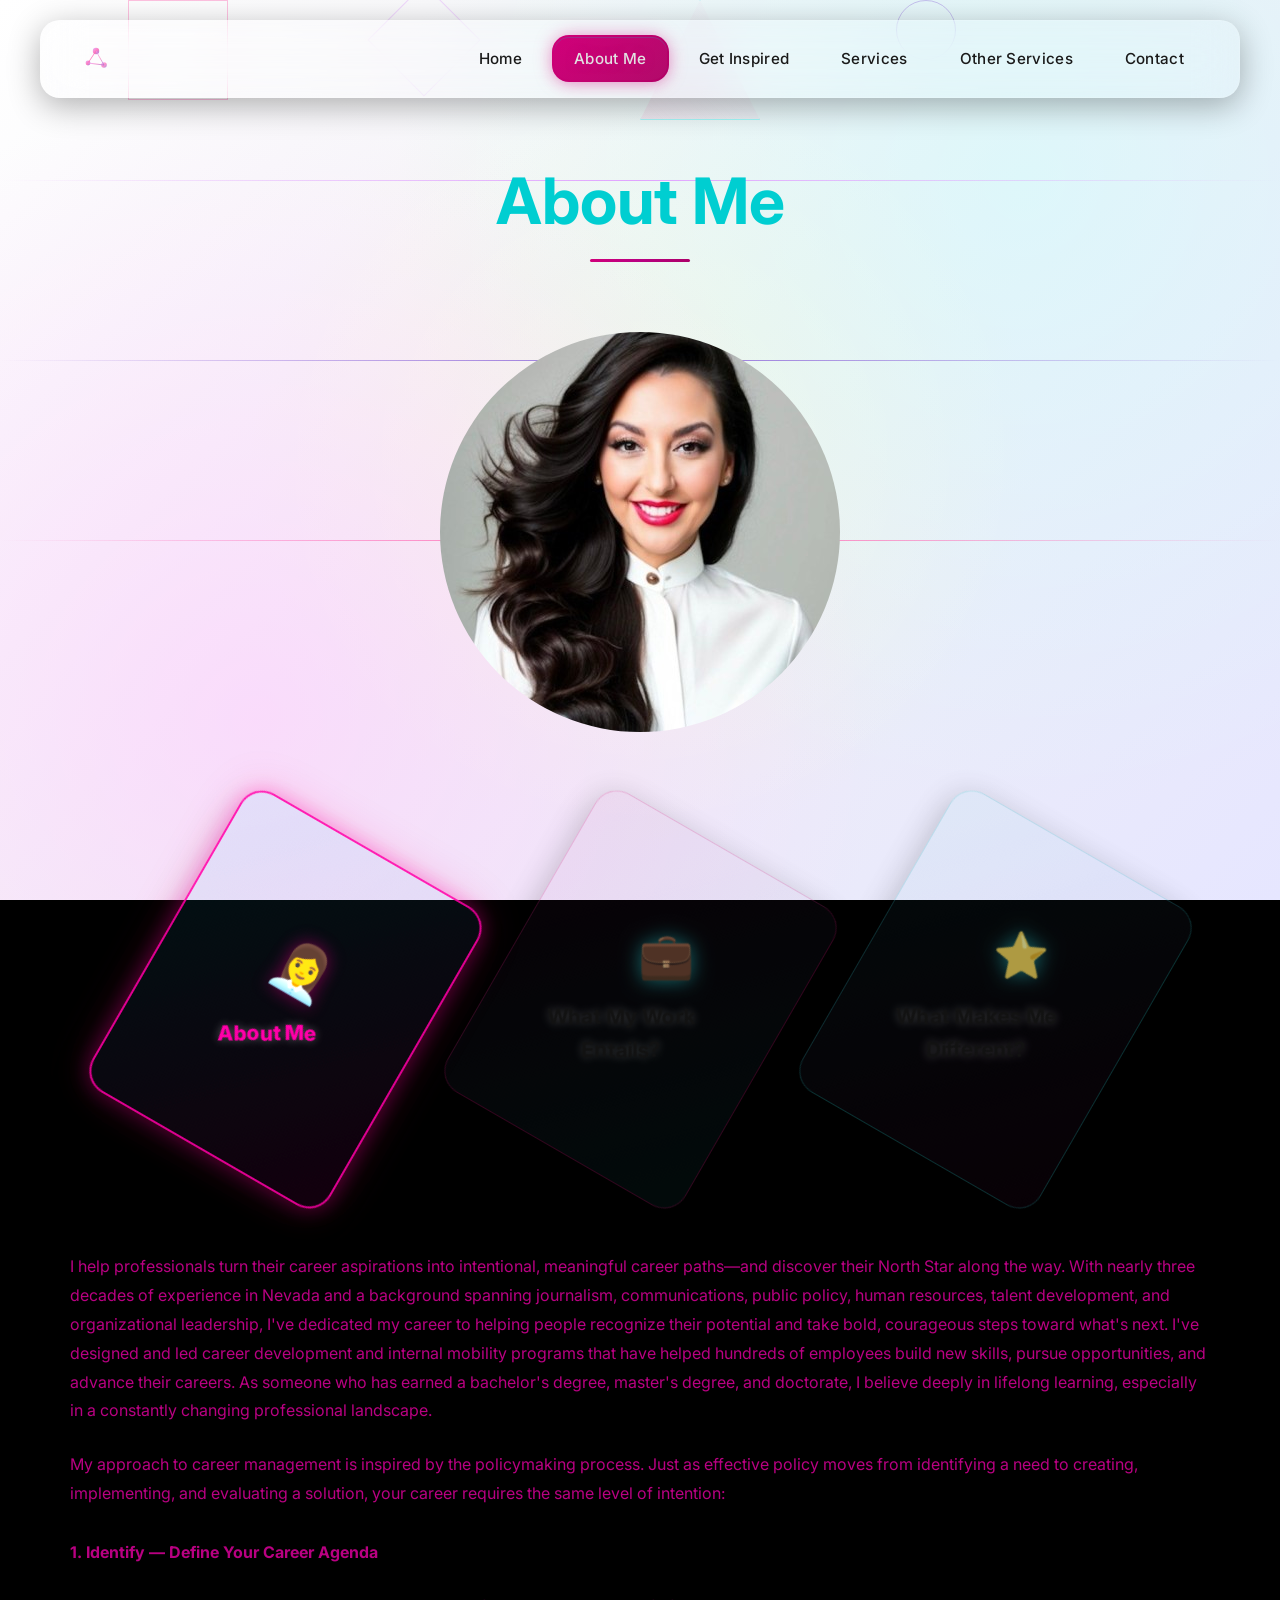
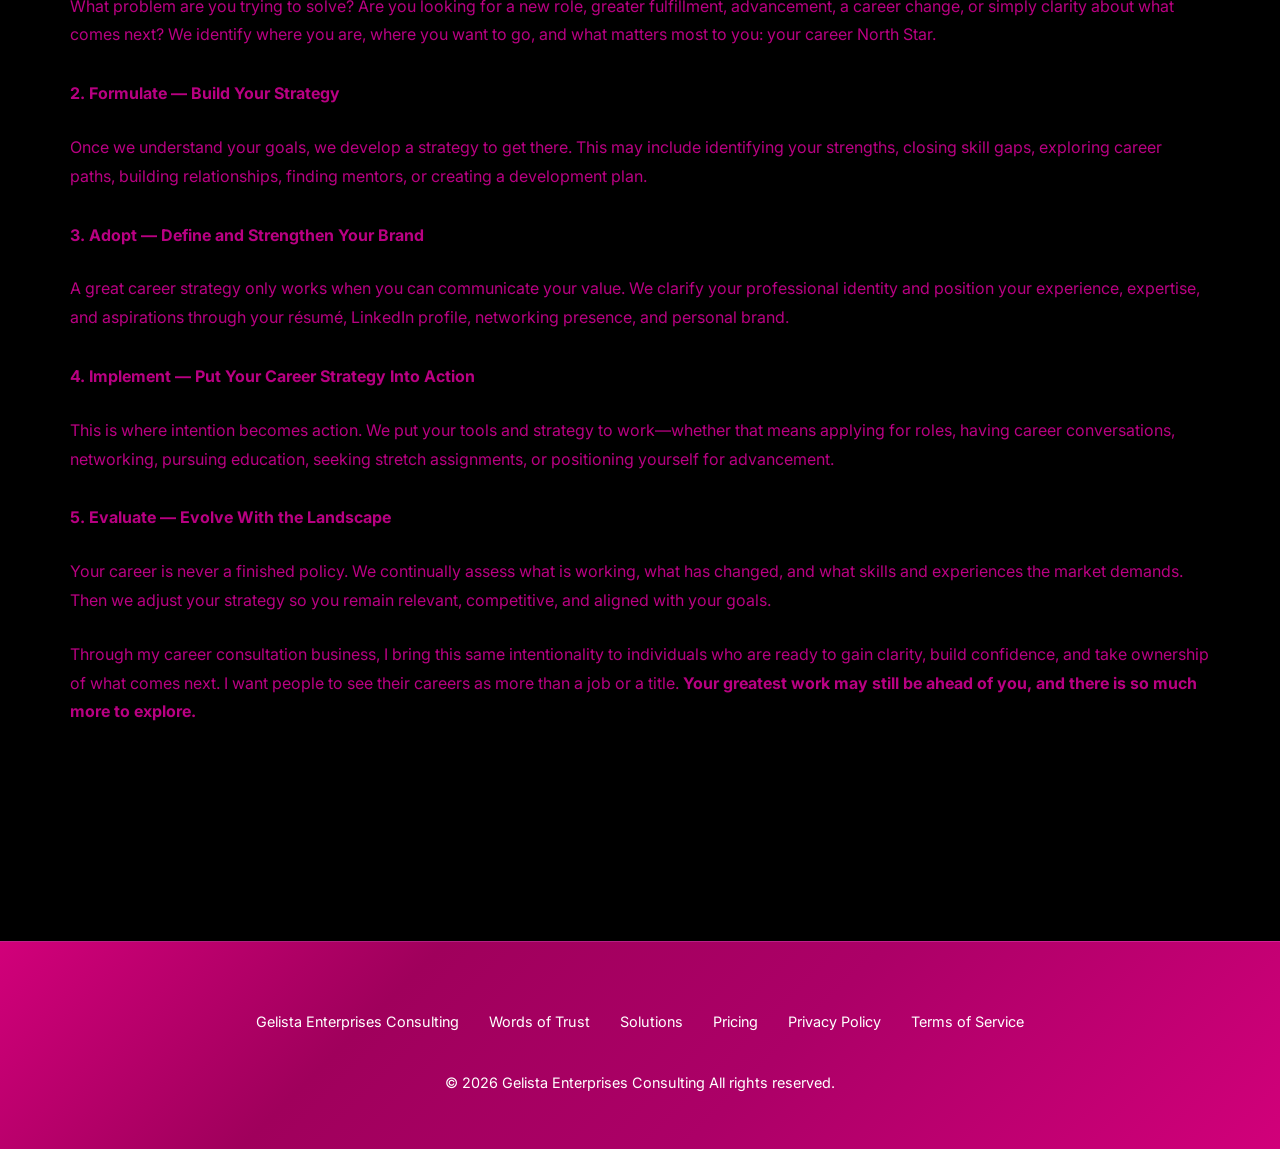
==== about-me.html @ 4cdc4bde "updated website" ====
<!DOCTYPE html>
<html lang="en">

<head>
    <meta charset="UTF-8">
    <meta name="viewport" content="width=device-width, initial-scale=1.0">

    <title>Gelista Enterprises Consulting</title>

    <link rel="preconnect" href="https://fonts.googleapis.com">
    <link rel="preconnect" href="https://fonts.gstatic.com" crossorigin>

    <link href="https://fonts.googleapis.com/css2?family=Inter:wght@300;400;500;600;700;800&display=swap"
          rel="stylesheet">

    <link href="templatemo-neural-style.css" rel="stylesheet">

    <link rel="icon" href="/images/favicon.png" type="image/png">


    <!--

    TemplateMo 597 Neural Glass

    https://templatemo.com/tm-597-neural-glass

    -->


    <style>

        /* Makes service hexagons clickable */
        .service-hexagon {
            cursor: pointer;
        }

        /* Smooth transition when hovering */
        .service-hexagon .hexagon-inner {
            transition: transform 0.25s ease, filter 0.25s ease;
        }

        .service-hexagon:hover .hexagon-inner {
            transform: translateY(-5px);
            filter: brightness(1.1);
        }

        /* Selected service */
        .service-hexagon.active .hexagon-inner {
            filter: brightness(1.15);
        }


        /* =========================================
           SERVICE INFORMATION
        ========================================= */

        .service-content {
            max-width: 1200px;
            margin: 60px auto 65px;
            padding: 0 30px;
        }

        .service-details {
            animation: serviceFade 0.35s ease;
        }

        .service-details p {
            line-height: 1.8;
            margin-bottom: 25px;
        }

        .service-details ul {
            margin: 10px 0 35px 30px;
        }

        .service-details li {
            line-height: 1.8;
            margin-bottom: 5px;
        }

        .service-subheading {
            font-weight: 700;
            margin-top: 30px;
            margin-bottom: 20px;
        }

        /* Service button */

        .service-button {
            display: block;
            width: fit-content;
            margin: 40px auto 0;
            padding: 16px 32px;

            background: #e00024;
            color: #ffffff;

            text-decoration: none;
            font-size: 14px;
            font-weight: 700;
            letter-spacing: 1px;

            transition: transform 0.25s ease, opacity 0.25s ease;
        }

        .service-button:hover {
            transform: translateY(-3px);
            opacity: 0.9;
        }


        /* Animation when changing services */

        @keyframes serviceFade {

            from {
                opacity: 0;
                transform: translateY(10px);
            }

            to {
                opacity: 1;
                transform: translateY(0);
            }

        }


        /* Mobile */

        @media (max-width: 768px) {

            .service-content {
                padding: 0 20px;
                margin-top: 40px;
            }

            .service-details p,
            .service-details li {
                font-size: 15px;
            }

        }

    </style>

</head>



<body>


    <!-- Epic Neural Background -->

    <div class="neural-background"></div>



    <!-- Floating Geometric Shapes -->

    <div class="geometric-shapes">

        <div class="shape"></div>

        <div class="shape"></div>

        <div class="shape"></div>

        <div class="shape"></div>

    </div>



    <!-- Neural Network Lines -->

    <div class="neural-lines">

        <div class="neural-line"></div>

        <div class="neural-line"></div>

        <div class="neural-line"></div>

    </div>



    <!-- Header -->

    <div id="nav-placeholder"></div>




    <!-- =========================================
         ABOUT ME
    ========================================== -->

    <section class="showcase" id="showcase">


        <h2 class="section-title">
            About Me
        </h2>

        <div class="headshot-container">
            <img alt="" src="./images/gelista-headshot.jpg" /> 
        </div>


        <!-- =========================================
             ABOUT ME OPTIONS
        ========================================== -->

        <div class="hexagon-container">



            <!-- About Me -->

            <div
                class="hexagon service-hexagon active"
                id="about-hexagon"
                onclick="showService('about')"
            >

                <div class="hexagon-inner glass">


                    <div class="hexagon-icon">
                        👩‍💼
                    </div>


                    <h4>
                        About Me
                    </h4>


                </div>

            </div>




            <!-- What My Work Entails -->

            <div
                class="hexagon service-hexagon"
                id="work-hexagon"
                onclick="showService('work')"
            >

                <div class="hexagon-inner glass">


                    <div class="hexagon-icon">
                        💼
                    </div>


                    <h4>
                        What My Work Entails?
                    </h4>


                </div>

            </div>




            <!-- What Makes Me Different -->

            <div
                class="hexagon service-hexagon"
                id="different-hexagon"
                onclick="showService('different')"
            >

                <div class="hexagon-inner glass">


                    <div class="hexagon-icon">
                        ⭐
                    </div>


                    <h4>
                        What Makes Me Different?
                    </h4>


                </div>

            </div>


        </div>




        <!-- =========================================
             CONTENT THAT CHANGES
        ========================================== -->

        <div
            id="service-content"
            class="service-content"
        >


            <!-- About Me is shown by default -->

            <div class="service-details">


                <p>

                    I help professionals turn their career aspirations into intentional,
                    meaningful career paths—and discover their North Star along the way.
                    With nearly three decades of experience in Nevada and a background
                    spanning journalism, communications, public policy, human resources,
                    talent development, and organizational leadership, I've dedicated my
                    career to helping people recognize their potential and take bold,
                    courageous steps toward what's next. I've designed and led career
                    development and internal mobility programs that have helped hundreds
                    of employees build new skills, pursue opportunities, and advance their
                    careers. As someone who has earned a bachelor's degree, master's degree,
                    and doctorate, I believe deeply in lifelong learning, especially in a
                    constantly changing professional landscape.

                </p>


                <p>

                    My approach to career management is inspired by the policymaking
                    process. Just as effective policy moves from identifying a need to
                    creating, implementing, and evaluating a solution, your career requires
                    the same level of intention:

                </p>



                <p class="service-subheading">
                    1. Identify — Define Your Career Agenda
                </p>


                <p>

                    What problem are you trying to solve? Are you looking for a new role,
                    greater fulfillment, advancement, a career change, or simply clarity
                    about what comes next? We identify where you are, where you want to go,
                    and what matters most to you: your career North Star.

                </p>



                <p class="service-subheading">
                    2. Formulate — Build Your Strategy
                </p>


                <p>

                    Once we understand your goals, we develop a strategy to get there.
                    This may include identifying your strengths, closing skill gaps,
                    exploring career paths, building relationships, finding mentors,
                    or creating a development plan.

                </p>



                <p class="service-subheading">
                    3. Adopt — Define and Strengthen Your Brand
                </p>


                <p>

                    A great career strategy only works when you can communicate your
                    value. We clarify your professional identity and position your
                    experience, expertise, and aspirations through your résumé,
                    LinkedIn profile, networking presence, and personal brand.

                </p>



                <p class="service-subheading">
                    4. Implement — Put Your Career Strategy Into Action
                </p>


                <p>

                    This is where intention becomes action. We put your tools and
                    strategy to work—whether that means applying for roles, having
                    career conversations, networking, pursuing education, seeking
                    stretch assignments, or positioning yourself for advancement.

                </p>



                <p class="service-subheading">
                    5. Evaluate — Evolve With the Landscape
                </p>


                <p>

                    Your career is never a finished policy. We continually assess
                    what is working, what has changed, and what skills and experiences
                    the market demands. Then we adjust your strategy so you remain
                    relevant, competitive, and aligned with your goals.

                </p>



                <p>

                    Through my career consultation business, I bring this same
                    intentionality to individuals who are ready to gain clarity,
                    build confidence, and take ownership of what comes next.
                    I want people to see their careers as more than a job or a title.

                    <strong>
                        Your greatest work may still be ahead of you, and there is
                        so much more to explore.
                    </strong>

                </p>


            </div>


        </div>


    </section>




    <!-- Footer -->

    <div id="footer-placeholder"></div>




    <!-- Main Template JavaScript -->

    <script src="templatemo-neural-scripts.js"></script>




    <!-- =========================================
         CONTENT SWITCHING
    ========================================== -->

    <script>


        function showService(service) {


            const content =
                document.getElementById('service-content');


            const aboutHexagon =
                document.getElementById('about-hexagon');


            const workHexagon =
                document.getElementById('work-hexagon');


            const differentHexagon =
                document.getElementById('different-hexagon');



            /* Remove selected state */

            aboutHexagon.classList.remove('active');

            workHexagon.classList.remove('active');

            differentHexagon.classList.remove('active');




            /* =====================================
               ABOUT ME
            ===================================== */

            if (service === 'about') {


                aboutHexagon.classList.add('active');


                content.innerHTML = `


                    <div class="service-details">


                        <p>

                            I help professionals turn their career aspirations into intentional,
                            meaningful career paths—and discover their North Star along the way.
                            With nearly three decades of experience in Nevada and a background
                            spanning journalism, communications, public policy, human resources,
                            talent development, and organizational leadership, I've dedicated my
                            career to helping people recognize their potential and take bold,
                            courageous steps toward what's next. I've designed and led career
                            development and internal mobility programs that have helped hundreds
                            of employees build new skills, pursue opportunities, and advance their
                            careers. As someone who has earned a bachelor's degree, master's degree,
                            and doctorate, I believe deeply in lifelong learning, especially in a
                            constantly changing professional landscape.

                        </p>


                        <p>

                            My approach to career management is inspired by the policymaking
                            process. Just as effective policy moves from identifying a need to
                            creating, implementing, and evaluating a solution, your career requires
                            the same level of intention:

                        </p>



                        <p class="service-subheading">
                            1. Identify — Define Your Career Agenda
                        </p>


                        <p>

                            What problem are you trying to solve? Are you looking for a new role,
                            greater fulfillment, advancement, a career change, or simply clarity
                            about what comes next? We identify where you are, where you want to go,
                            and what matters most to you: your career North Star.

                        </p>



                        <p class="service-subheading">
                            2. Formulate — Build Your Strategy
                        </p>


                        <p>

                            Once we understand your goals, we develop a strategy to get there.
                            This may include identifying your strengths, closing skill gaps,
                            exploring career paths, building relationships, finding mentors,
                            or creating a development plan.

                        </p>



                        <p class="service-subheading">
                            3. Adopt — Define and Strengthen Your Brand
                        </p>


                        <p>

                            A great career strategy only works when you can communicate your
                            value. We clarify your professional identity and position your
                            experience, expertise, and aspirations through your résumé,
                            LinkedIn profile, networking presence, and personal brand.

                        </p>



                        <p class="service-subheading">
                            4. Implement — Put Your Career Strategy Into Action
                        </p>


                        <p>

                            This is where intention becomes action. We put your tools and
                            strategy to work—whether that means applying for roles, having
                            career conversations, networking, pursuing education, seeking
                            stretch assignments, or positioning yourself for advancement.

                        </p>



                        <p class="service-subheading">
                            5. Evaluate — Evolve With the Landscape
                        </p>


                        <p>

                            Your career is never a finished policy. We continually assess
                            what is working, what has changed, and what skills and experiences
                            the market demands. Then we adjust your strategy so you remain
                            relevant, competitive, and aligned with your goals.

                        </p>



                        <p>

                            Through my career consultation business, I bring this same
                            intentionality to individuals who are ready to gain clarity,
                            build confidence, and take ownership of what comes next.
                            I want people to see their careers as more than a job or a title.

                            <strong>
                                Your greatest work may still be ahead of you, and there is
                                so much more to explore.
                            </strong>

                        </p>


                    </div>

                `;


            }




            /* =====================================
               WHAT MY WORK ENTAILS
            ===================================== */

            else if (service === 'work') {


                workHexagon.classList.add('active');


                content.innerHTML = `


                    <div class="service-details">


                        <p>

                            My work focuses on helping professionals take intentional ownership
                            of their careers and prepare for what's next. I provide guidance
                            across career planning and development, professional branding,
                            résumé and cover letter development, LinkedIn positioning,
                            interviewing and networking, effective academic and corporate
                            communication, leadership development, stakeholder management,
                            strategic thinking, emotional intelligence, trust-building,
                            persuasion, and other future-focused skills.

                        </p>


                        <p>

                            Through personalized coaching, reflection, practical tools,
                            and ongoing support, I help clients identify opportunities,
                            strengthen their professional presence, build confidence,
                            and develop strategies that align their skills and experiences
                            with their career goals.

                        </p>


                    </div>

                `;


            }




            /* =====================================
               WHAT MAKES ME DIFFERENT
            ===================================== */

            else if (service === 'different') {


                differentHexagon.classList.add('active');


                content.innerHTML = `


                    <div class="service-details">


                        <p>

                            I become your trusted partner and help you build relationships
                            along the way. I will always see your potential and continue to
                            cheer you on as you navigate your career.

                        </p>


                        <p>

                            I help you create your plan unique to you, with intention and
                            thought. I will provide you with book recommendations, articles
                            and give you industry insights. I listen, help build confidence,
                            and am available to you every step of the way.

                        </p>


                    </div>

                `;


            }


        }


    </script>




    <!-- =========================================
         READ MORE BUTTONS
    ========================================== -->

    <script>


        document.querySelectorAll('.read-more-btn').forEach(button => {


            button.addEventListener('click', function () {


                const testimonial =
                    this.previousElementSibling;


                testimonial.classList.toggle('expanded');


                if (testimonial.classList.contains('expanded')) {


                    this.textContent = 'Read less';


                } else {


                    this.textContent = 'Read more';


                }


            });


        });


    </script>




    <!-- =========================================
         LOAD NAV + FOOTER
    ========================================== -->

    <script>


        /* Footer */

        fetch('/parts/footer.html')

            .then(response => response.text())

            .then(data => {


                document.getElementById('footer-placeholder').innerHTML = data;


            });




        /* Navigation */

        fetch('/parts/nav.html')

            .then(response => response.text())

            .then(data => {


                document.getElementById('nav-placeholder').innerHTML = data;



                // Get current page

                let currentPath =
                    window.location.pathname;



                // Remove trailing slash except homepage

                if (
                    currentPath.length > 1 &&
                    currentPath.endsWith('/')
                ) {


                    currentPath =
                        currentPath.slice(0, -1);


                }



                // Find all navigation links

                document
                    .querySelectorAll('.nav-links a, .mobile-nav a')
                    .forEach(link => {


                        let linkPath =
                            new URL(link.href).pathname;



                        if (
                            linkPath.length > 1 &&
                            linkPath.endsWith('/')
                        ) {


                            linkPath =
                                linkPath.slice(0, -1);


                        }



                        // Highlight matching page

                        if (linkPath === currentPath) {


                            link.classList.add('active');


                        }


                    });


            });


    </script>


</body>

</html>
---- templatemo-neural-style.css ----
/*

TemplateMo 597 Neural Glass

https://templatemo.com/tm-597-neural-glass

*/


@charset "utf-8";
/* CSS Document */
 * {
     margin: 0;
     padding: 0;
     box-sizing: border-box;
}


:root {
    /* --primary-color: linear-gradient(135deg, #b54fff 0%, #ff1493 30%, #6a0dad 60%, #b54fff 100%);
    --secondary-color: #b54fff; 
    --tertiary-color: #00ced1; 
    --p-text-color: #111111;
    --title-nav-color: linear-gradient(45deg, #b54fff, #ff1493); */


    /* --primary-color: linear-gradient(135deg, #ff4500 0%, #ff6347 40%, #8b0000 100%);
    --secondary-color: #c71585;
    --tertiary-color: #ffa500;
    --p-text-color: #111111; 
    --title-nav-color: linear-gradient(45deg, #ff4500, #c71585); */


    --primary-color: linear-gradient(135deg, #D1007A 0%, #A0005C 30%, #ac0067 60%, #D1007A 100%);
    --secondary-color: #b90082; 
    --tertiary-color: #00ced1; 
    --p-text-color: #1A1A1A; 
    --background-color: #FFFFFF; 
    --title-nav-color: linear-gradient(45deg, #D1007A, #b90082);
    --button-background: linear-gradient(135deg, #D1007A, #B90082, #AC0067); 
}


 body {
     font-family: 'Inter', 'Segoe UI', -apple-system, BlinkMacSystemFont, system-ui, sans-serif;
     background: #000;
     color: var(--secondary-color);  
     overflow-x: hidden;
     min-height: 100vh;
     font-weight: 400;
     line-height: 1.6;
     -webkit-font-smoothing: antialiased;
     -moz-osx-font-smoothing: grayscale;
     max-width: 100%;
     overflow-x: hidden;
}
/* Enhanced background colors - Purple/Pink/Green palette */
 .neural-background {
     position: fixed;
     top: 0;
     left: 0;
     width: 100%;
     height: 100%;
     z-index: -2;




/* ///////////////////////////// */




     /* background: radial-gradient(circle at 15% 85%, rgba(75, 0, 130, 0.7) 0%, transparent 50%), radial-gradient(circle at 85% 15%, rgba(139, 37, 99, 0.8) 0%, transparent 50%), radial-gradient(circle at 45% 60%, rgba(128, 0, 128, 0.6) 0%, transparent 50%), radial-gradient(circle at 70% 40%, rgba(34, 139, 34, 0.4) 0%, transparent 50%), linear-gradient(135deg, #0a0a0a 0%, #2d1b3d 50%, #000000 100%); */
     /* background: radial-gradient(circle at 20% 80%, rgba(0, 255, 255, 0.5) 0%, transparent 50%), radial-gradient(circle at 80% 20%, rgba(0, 128, 255, 0.6) 0%, transparent 50%), radial-gradient(circle at 50% 50%, rgba(0, 255, 128, 0.4) 0%, transparent 50%), linear-gradient(135deg, #01010f 0%, #0f1b3d 50%, #000000 100%); */
     /* background: radial-gradient(circle at 15% 85%, rgba(255, 102, 204, 0.6) 0%, transparent 50%), radial-gradient(circle at 85% 15%, rgba(255, 178, 102, 0.5) 0%, transparent 50%), radial-gradient(circle at 50% 50%, rgba(255, 255, 102, 0.4) 0%, transparent 50%), linear-gradient(120deg, #1a0000 0%, #3d001a 50%, #000000 100%); */
    /* background: radial-gradient(circle at 25% 25%, rgba(75, 0, 130, 0.6) 0%, transparent 50%), radial-gradient(circle at 75% 75%, rgba(0, 0, 139, 0.5) 0%, transparent 50%), radial-gradient(circle at 50% 50%, rgba(72, 61, 139, 0.4) 0%, transparent 50%), linear-gradient(145deg, #000000 0%, #1a0a3d 50%, #0f0020 100%); */
    /* background: radial-gradient(circle at 10% 90%, rgba(0, 255, 255, 0.3) 0%, transparent 40%), radial-gradient(circle at 90% 10%, rgba(255, 0, 255, 0.4) 0%, transparent 40%), radial-gradient(circle at 60% 50%, rgba(0, 255, 128, 0.3) 0%, transparent 40%), linear-gradient(135deg, #050505 0%, #2a0033 50%, #000000 100%); */
    background: radial-gradient(circle at 20% 80%, rgba(255, 204, 255, 0.6) 0%, transparent 50%), radial-gradient(circle at 80% 20%, rgba(204, 255, 255, 0.5) 0%, transparent 50%), radial-gradient(circle at 50% 50%, rgba(255, 255, 204, 0.4) 0%, transparent 50%), linear-gradient(135deg, #ffffff 0%, #f0f0f5 50%, #e6e6ff 100%);
    /* background: white;  */





    /* ////////////////////////////// */





     animation: backgroundPulse 14s ease-in-out infinite;
}
 @keyframes backgroundPulse {
     0%, 100% {
         filter: brightness(0.9) saturate(1.4) hue-rotate(0deg);
    }
     33% {
         filter: brightness(1.1) saturate(1.7) hue-rotate(15deg);
    }
     66% {
         filter: brightness(1.0) saturate(1.5) hue-rotate(-10deg);
    }
}
/* Floating geometric shapes */
 .geometric-shapes {
     position: fixed;
     top: 0;
     left: 0;
     width: 100%;
     height: 100%;
     z-index: -1;
     overflow: hidden;
}
 .shape {
     position: absolute;
     border: 1px solid rgba(0, 255, 255, 0.3);
     animation: floatShape 20s linear infinite;
}
 .shape:nth-child(1) {
     width: 100px;
     height: 100px;
     left: 10%;
     animation-delay: 0s;
     border-color: rgba(255, 105, 180, 0.4);
}
 .shape:nth-child(2) {
     width: 60px;
     height: 60px;
     left: 70%;
     animation-delay: -5s;
     border-radius: 50%;
     border-color: rgba(147, 112, 219, 0.4);
}
 .shape:nth-child(3) {
     width: 80px;
     height: 80px;
     left: 30%;
     animation-delay: -10s;
     transform: rotate(45deg);
     border-color: rgba(224, 163, 255, 0.4);
}
 .shape:nth-child(4) {
     width: 120px;
     height: 120px;
     left: 50%;
     animation-delay: -15s;
     clip-path: polygon(50% 0%, 0% 100%, 100% 100%);
     background: linear-gradient(45deg, rgba(255, 105, 180, 0.1), transparent);
}
 @keyframes floatShape {
     from {
         transform: translateY(100vh) rotate(0deg);
         opacity: 0;
    }
     10%, 90% {
         opacity: 1;
    }
     to {
         transform: translateY(-100px) rotate(360deg);
         opacity: 0;
    }
}
/* Neural network lines */
 .neural-lines {
     position: fixed;
     top: 0;
     left: 0;
     width: 100%;
     height: 100%;
     z-index: -1;
}
 .neural-line {
     position: absolute;
     background: linear-gradient(90deg, transparent, #00ffff, transparent);
     height: 1px;
     animation: neuralPulse 3s ease-in-out infinite;
}
 .neural-line:nth-child(1) {
     top: 20%;
     left: 0;
     width: 100%;
     background: linear-gradient(90deg, transparent, #e0a3ff, transparent);
     animation-delay: 0s;
}
 .neural-line:nth-child(2) {
     top: 60%;
     left: 0;
     width: 100%;
     background: linear-gradient(90deg, transparent, #ff69b4, transparent);
     animation-delay: -1s;
}
 .neural-line:nth-child(3) {
     top: 40%;
     left: 0;
     width: 100%;
     background: linear-gradient(90deg, transparent, #9370db, transparent);
     animation-delay: -2s;
}
 @keyframes neuralPulse {
     0%, 100% {
         opacity: 0.2;
         transform: scaleX(0.5);
    }
     50% {
         opacity: 1;
         transform: scaleX(1);
    }
}
/* Glassmorphism styles */
 .glass {
     background: rgba(255, 255, 255, 0.05);
     backdrop-filter: blur(20px);
     border: 1px solid rgba(255, 255, 255, 0.1);
     border-radius: 20px;
     box-shadow: 0 8px 32px rgba(0, 0, 0, 0.3);
}
 .glass-strong {
     background: rgba(255, 255, 255, 0.1);
     backdrop-filter: blur(25px);
     border: 1px solid rgba(255, 255, 255, 0.2);
     border-radius: 25px;
     box-shadow: 0 12px 40px rgba(0, 0, 0, 0.4);
}
/* Enhanced Header */
 header {
     position: fixed;
     top: 20px;
     left: 50%;
     transform: translateX(-50%);
     z-index: 100;
     width: 96%;
     max-width: 1200px;
     padding: 18px 35px;
     transition: all 0.4s cubic-bezier(0.4, 0, 0.2, 1);
     background: rgba(224, 163, 255, 0.08);
     backdrop-filter: blur(25px);
     border: 1px solid rgba(224, 163, 255, 0.15);
     border-radius: 25px;
     box-shadow: 0 8px 32px rgba(0, 0, 0, 0.3), inset 0 1px 0 rgba(255, 255, 255, 0.1);
}
 header.scrolled {
     background: rgba(224, 163, 255, 0.12);
     backdrop-filter: blur(30px);
     border-color: rgba(224, 163, 255, 0.2);
     box-shadow: 0 12px 40px rgba(0, 0, 0, 0.4), inset 0 1px 0 rgba(255, 255, 255, 0.15), 0 0 0 1px rgba(224, 163, 255, 0.1);
}
 nav {
     display: flex;
     justify-content: space-between;
     align-items: center;
}
 .logo {
     display: flex;
     align-items: center;
     gap: 12px;
     font-size: 28px;
     font-weight: bold;
     background: var(--title-nav-color);
     -webkit-background-clip: text;
     background-clip: text;
     -webkit-text-fill-color: transparent;
     text-decoration: none;
     animation: logoGlow 3s ease-in-out infinite;
     transition: all 0.3s ease;
}
 .logo:hover {
     transform: scale(1.05);
}
 .logo-icon {
     width: 40px;
     height: 40px;
}
 @keyframes logoGlow {
     0%, 100% {
         filter: drop-shadow(0 0 10px #e0a3ff);
    }
     50% {
         filter: drop-shadow(0 0 20px #ff69b4);
    }
}
 .nav-links {
     display: flex;
     list-style: none;
     gap: 12px;
}
 .nav-links a {
     text-decoration: none;
     transition: all 0.4s cubic-bezier(0.4, 0, 0.2, 1);
     position: relative;
     padding: 12px 20px;
     border-radius: 15px;
     font-size: 0.95rem;
     font-weight: 500;
     letter-spacing: 0.02em;
     color: var(--p-text-color); 
}
 .nav-links a.active {
     background: linear-gradient(135deg, rgba(209, 0, 122, 0.15), rgba(255, 101, 178, 0.1));
     box-shadow: 0 0 20px rgba(209, 0, 122, 0.4), inset 0 1px 0 rgba(0, 206, 209, 0.2), 0 4px 15px rgba(209, 0, 122, 0.2);
     border: none; 
     text-shadow: 0 0 10px rgba(209, 0, 122, 0.8);
     transform: translateY(-1px);
     color: rgb(225, 225, 225); 
}

 .nav-links a.active::after {
     content: '';
     position: absolute;
     top: -2px;
     left: -2px;
     right: -2px;
     bottom: -2px;
     background: var(--primary-color);
     color: white; 
     background-size: 400% 400%;
     border-radius: 17px;
     z-index: -2;
     animation: borderGlow 3s ease infinite;
}
.nav-links a.external-link::after {
    content: " ↗";
    font-size: 0.8em;
    vertical-align: super;
}
 @keyframes borderGlow {
     0% {
         background-position: 0% 50%;
    }
     50% {
         background-position: 100% 50%;
    }
     100% {
         background-position: 0% 50%;
    }
}
/* Mobile Menu */
 .mobile-menu-toggle {
     display: none;
     flex-direction: column;
     cursor: pointer;
     padding: 8px;
     border-radius: 8px;
     background: rgba(255, 255, 255, 0.05);
     border: 1px solid rgba(255, 255, 255, 0.1);
     transition: all 0.3s ease;
}
 .mobile-menu-toggle:hover {
     background: rgba(224, 163, 255, 0.1);
     box-shadow: 0 0 15px rgba(224, 163, 255, 0.3);
}
/* Mobile menu active state */
.mobile-nav a.active {
    background: linear-gradient(135deg, rgba(224, 163, 255, 0.2), rgba(255, 105, 180, 0.15));
    color: var(--secondary-color); 
    border: 1px solid rgba(224, 163, 255, 0.4);
    box-shadow: 
        0 0 25px rgba(224, 163, 255, 0.3),
        inset 0 1px 0 rgba(255, 255, 255, 0.1);
    transform: translateY(-2px);
    text-shadow: 0 0 10px rgba(224, 163, 255, 0.6);
}
 .hamburger-line {
     width: 25px;
     height: 3px;
     background: var(--title-nav-color);
     margin: 3px 0;
     border-radius: 2px;
     transition: all 0.3s ease;
}
 .mobile-menu-toggle.active .hamburger-line:nth-child(1) {
     transform: rotate(45deg) translate(9px, 9px);
}
 .mobile-menu-toggle.active .hamburger-line:nth-child(2) {
     opacity: 0;
}
 .mobile-menu-toggle.active .hamburger-line:nth-child(3) {
     transform: rotate(-45deg) translate(7px, -6px);
}
 .mobile-nav {
     position: fixed;
     top: 90px;
     left: 50%;
     transform: translateX(-50%);
     width: 90%;
     max-width: 400px;
     background: rgba(0, 0, 0, 0.95);
     backdrop-filter: blur(25px);
     border: 1px solid rgba(255, 255, 255, 0.2);
     border-radius: 20px;
     padding: 30px;
     display: none;
     flex-direction: column;
     gap: 20px;
     box-shadow: 0 20px 60px rgba(0, 0, 0, 0.8);
}
 .mobile-nav.active {
     display: flex;
     animation: slideDown 0.3s ease-out;
}
 @keyframes slideDown {
     from {
         opacity: 0;
         transform: translateX(-50%) translateY(-20px);
    }
     to {
         opacity: 1;
         transform: translateX(-50%) translateY(0);
    }
}
 .mobile-nav a {
     color: #ffffff;
     text-decoration: none;
     padding: 15px 20px;
     border-radius: 12px;
     background: rgba(255, 255, 255, 0.05);
     border: 1px solid rgba(255, 255, 255, 0.1);
     text-align: center;
     font-size: 1.1rem;
     transition: all 0.3s ease;
}
 .mobile-nav a:hover {
     background: rgba(224, 163, 255, 0.1);
     color: var(--secondary-color); 
     box-shadow: 0 0 20px rgba(224, 163, 255, 0.3);
     transform: translateY(-2px);
}
/* Section 1: Modern Redesigned Hero */
 .hero {
     display: flex;
     align-items: center;
     justify-content: center;
     text-align: center;
     position: relative;
     overflow: hidden;
}
 .hero::before {
     content: '';
     position: absolute;
     top: 50%;
     left: 50%;
     width: 60%;
     height: 60%;
     background: radial-gradient(circle, rgba(224, 163, 255, 0.04) 0%, transparent 70%);
     transform: translate(-50%, -50%);
     animation: heroGlow 10s ease-in-out infinite;
     z-index: -1;
}
 @keyframes heroGlow {
     0%, 100% {
         transform: translate(-50%, -50%) scale(1) rotate(0deg);
         opacity: 0.6;
    }
     50% {
         transform: translate(-50%, -50%) scale(1.3) rotate(180deg);
         opacity: 1;
    }
}
 .hero-content {
     max-width: 1000px;
     padding: 80px 40px;
	 margin-top: 120px;
     animation: heroAppear 2.5s ease-out;
     position: relative;
     background: none;
     backdrop-filter: none;
     border: none;
     box-shadow: none;
     border-radius: 0;
}
 @keyframes heroAppear {
     from {
         opacity: 0;
         transform: translateY(60px) scale(0.96);
    }
     to {
         opacity: 1;
         transform: translateY(0) scale(1);
    }
}
 .hero-subtitle {
     font-size: 0.9rem;
     color: var(--secondary-color); 
     margin-bottom: 25px;
     opacity: 0;
     animation: slideInFromLeft 1.2s ease 0.3s forwards;
     text-transform: uppercase;
     letter-spacing: 0.4em;
     position: relative;
     display: inline-block;
     font-weight: 300;
}
 .hero-subtitle::before, .hero-subtitle::after {
     content: '';
     position: absolute;
     top: 50%;
     width: 40px;
     height: 1px;
     background: linear-gradient(90deg, transparent, #e0a3ff, transparent);
     animation: linePulse 3s ease infinite;
}
 .hero-subtitle::before {
     left: -60px;
}
 .hero-subtitle::after {
     right: -60px;
}
 @keyframes linePulse {
     0%, 100% {
         opacity: 0.4;
         transform: scaleX(0.8);
    }
     50% {
         opacity: 1;
         transform: scaleX(1.2);
    }
}
 @keyframes slideInFromLeft {
     from {
         opacity: 0;
         transform: translateX(-40px);
    }
     to {
         opacity: 1;
         transform: translateX(0);
    }
}
 .hero h1 {
     font-size: clamp(2.2rem, 6vw, 4rem);
     margin-bottom: 30px;
     background: var(--primary-color);
     background-size: 300% 300%;
     -webkit-background-clip: text;
     background-clip: text;
     -webkit-text-fill-color: transparent;
     animation: modernGradient 8s ease infinite;
     line-height: 1.1;
     letter-spacing: -0.02em;
     font-weight: 800;
     text-shadow: none;
     opacity: 0;
     animation: slideInFromRight 1.2s ease 0.6s forwards, modernGradient 8s ease 0.6s infinite;
}
 @keyframes modernGradient {
     0% {
         background-position: 0% 50%;
    }
     50% {
         background-position: 100% 50%;
    }
     100% {
         background-position: 0% 50%;
    }
}
 @keyframes slideInFromRight {
     from {
         opacity: 0;
         transform: translateX(40px);
    }
     to {
         opacity: 1;
         transform: translateX(0);
    }
}
 .hero-description {
     max-width: 700px;
     margin: 40px auto 50px;
     opacity: 0;
     animation: fadeInScale 1.2s ease 0.9s forwards;
     text-align: center;
}
 .hero-description p {
     font-size: 1.2rem;
     color: var(--p-text-color); 
     line-height: 1.7;
     margin-bottom: 0;
     font-weight: 300;
}
 @keyframes fadeInScale {
     from {
         opacity: 0;
         transform: scale(0.95);
    }
     to {
         opacity: 1;
         transform: scale(1);
    }
}
 .hero-stats {
     display: grid;
     grid-template-columns: repeat(auto-fit, minmax(120px, 1fr));
     gap: 40px;
     margin: 60px auto 50px;
     max-width: 640px;
     opacity: 0;
     animation: slideUpStagger 1.2s ease 1.2s forwards;
}
 .hero-stat {
     text-align: center;
     position: relative;
     padding: 20px;
     background: linear-gradient(135deg, rgba(224, 163, 255, 0.15), rgba(255, 105, 180, 0.10));
     border: 1px solid rgba(224, 163, 255, 0.15);
     border-radius: 12px;
     transition: all 0.4s cubic-bezier(0.4, 0, 0.2, 1);
     backdrop-filter: blur(10px);
}

.inspired-main {
    width: 100%;
    margin: 0px;
    padding: 0px;
    display: flex;
    flex-direction: column;
    justify-content: center;
    align-items: center;
}

.inspired-grid {
    width: 90%;
    display: grid;
    grid-template-columns: repeat(auto-fit, minmax(300px, 1fr));
    gap: 20px;
    /* margin-top: 2rem; */
    margin: 100px 0px; 
    padding: 100px 0px; 
}

.inspired-grid img {
    max-width: 100%;
    height: auto;
    display: block;
}

 .hero-stat:hover {
     transform: translateY(-8px) scale(1.05);
     border-color: rgba(150, 0, 75, 0.3);
     box-shadow: 0 20px 40px rgba(224, 163, 255, 0.1);
}
 .hero-stat-number {
     font-size: 1.8rem;
     font-weight: 700;
     color: var(--secondary-color); 
     display: block;
     text-shadow: 0 0 15px rgba(224, 163, 255, 0.4);
     margin-bottom: 8px;
}
 .hero-stat-label {
     font-size: 0.8rem;
     color: var(--p-text-color);
     text-transform: uppercase;
     letter-spacing: 0.1em;
     font-weight: 400;
}
 @keyframes slideUpStagger {
     from {
         opacity: 0;
         transform: translateY(30px);
    }
     to {
         opacity: 1;
         transform: translateY(0);
    }
}
 .cta-buttons {
     display: flex;
     gap: 20px;
     justify-content: center;
     flex-wrap: wrap;
     opacity: 0;
     animation: buttonSlideUp 1.2s ease 1.5s forwards;
}
 @keyframes buttonSlideUp {
     from {
         opacity: 0;
         transform: translateY(20px);
    }
     to {
         opacity: 1;
         transform: translateY(0);
    }
}
 .cta-button {
     display: inline-block;
     padding: 16px 40px;
     /* background: linear-gradient(135deg, #e0a3ff, #ff69b4); */
     background: var(--button-background); 
     color: white;
     text-decoration: none;
     border-radius: 50px;
     font-weight: 600;
     font-size: 0.95rem;
     transition: all 0.4s cubic-bezier(0.4, 0, 0.2, 1);
     position: relative;
     overflow: hidden;
     text-transform: uppercase;
     letter-spacing: 0.03em;
     box-shadow: 0 4px 15px rgba(224, 163, 255, 0.2);
}
 .cta-button.secondary {
     background: transparent;
     border: 2px solid var(--secondary-color); 
     color: var(--secondary-color); 
     box-shadow: 0 4px 15px rgba(224, 163, 255, 0.1);
}
 .cta-button:hover {
     transform: translateY(-4px) scale(1.02);
     box-shadow: 0 12px 30px rgba(224, 163, 255, 0.3);
}
 .cta-button.secondary:hover {
     background: rgba(224, 163, 255, 0.08);
     box-shadow: 0 12px 30px rgba(224, 163, 255, 0.2);
}
/* Section 2: Diagonal Features */
 .features {
     padding: 150px 0;
     position: relative;
     overflow: hidden;
}
 .features::before {
     content: '';
     position: absolute;
     top: -50%;
     left: -50%;
     width: 200%;
     height: 200%;
     /* background: conic-gradient(from 0deg, transparent, rgba(0, 255, 255, 0.1), transparent); */
     animation: rotate 20s linear infinite;
     z-index: -1;
}
 @keyframes rotate {
     from {
         transform: rotate(0deg);
    }
     to {
         transform: rotate(360deg);
    }
}
 .section-title {
     text-align: center;
     font-size: clamp(2.5rem, 6vw, 4rem);
     margin-bottom: 80px;
     color: var(--tertiary-color); 
     position: relative;
}
 .section-title::after {
     content: '';
     position: absolute;
     bottom: -10px;
     left: 50%;
     transform: translateX(-50%);
     width: 100px;
     height: 3px;
     /* background: linear-gradient(90deg, #00ffff, #ff0080); */
     background: var(--button-background); 
     border-radius: 2px;
}
 .features-container {
     max-width: 1240px;
     margin: 0 auto;
     padding: 0 20px;
}
 .diagonal-grid {
     display: flex;
     flex-direction: column;
     gap: 60px;
}
 .feature-row {
     display: flex;
     align-items: center;
     gap: 80px;
     position: relative;
}
 .feature-row:nth-child(even) {
     flex-direction: row-reverse;
}
 .feature-content {
     flex: 1;
     padding: 50px;
     transform: skew(-5deg);
     transition: all 0.4s ease;
}
 .feature-content:hover {
     transform: skew(-5deg) translateY(-10px);
     box-shadow: 0 30px 60px rgba(0, 206, 209, 0.15);
}
 .feature-visual {
     flex: 1;
     height: 300px;
     position: relative;
     border-radius: 20px;
     overflow: hidden;
     background-size: cover;
     background-position: center;
     background-repeat: no-repeat;
     transition: all 0.4s ease;
}
 .feature-visual:hover {
     transform: scale(1.05);
     box-shadow: 0 20px 40px rgba(224, 163, 255, 0.3);
}
 .feature-visual::before {
     content: '';
     position: absolute;
     top: 0;
     left: 0;
     right: 0;
     bottom: 0;
     background: linear-gradient(45deg, rgba(224, 163, 255, 0.1), rgba(255, 105, 180, 0.1));
     z-index: 1;
     backdrop-filter: blur(1px);
     transition: all 0.4s ease;
}
 .feature-visual:hover::before {
     background: linear-gradient(45deg, rgba(224, 163, 255, 0.2), rgba(255, 105, 180, 0.2));
}
 .feature-row:nth-child(1) .feature-visual {
     background-image: url('images/templatemo-neural-01.jpg');
}
 .feature-row:nth-child(2) .feature-visual {
     background-image: url('images/templatemo-neural-02.jpg');
}
 .feature-row:nth-child(3) .feature-visual {
     background-image: url('images/templatemo-neural-03.jpg');
}
 .feature-icon {
     font-size: 4rem;
     margin-bottom: 25px;
     /* background: linear-gradient(45deg, #ff0080, #8000ff); */
     background: var(--primary-color); 
     -webkit-background-clip: text;
     background-clip: text;
     -webkit-text-fill-color: transparent;
}
 .feature-content h3 {
     font-size: 2.2rem;
     margin-bottom: 20px;
     color: var(--p-text-color);
}
 .feature-content p {
     font-size: 1.1rem;
     color: var(--p-text-color);
     line-height: 1.8;
}
/* Section 3: Enhanced Hexagonal Showcase */
 .showcase {
     padding: 150px 0;
     position: relative;
}
 .hexagon-container {
     display: flex;
     justify-content: center;
     align-items: center;
     flex-wrap: wrap;
     gap: 40px;
     max-width: 1200px;
     margin: 0 auto;
     padding: 0 20px;
}
 .hexagon {
     width: 275px;
     height: 345px;
     position: relative;
     margin: 20px;
     transition: all 0.4s ease;
}
 .hexagon:hover {
     transform: scale(1.1);
}
 .hexagon-inner {
     width: 100%;
     height: 100%;
     position: relative;
     transform: rotate(30deg);
     border-radius: 25px;
     padding: 50px 25px;
     display: flex;
     flex-direction: column;
     align-items: center;
     justify-content: center;
     text-align: center;
     overflow: hidden;
     transition: all 0.4s ease;
}
 .hexagon:hover .hexagon-inner {
     transform: rotate(0deg);
     border-radius: 15px;
}
 .hexagon:nth-child(odd) .hexagon-inner {
     background: linear-gradient(135deg, rgba(0, 206, 209, 0.08), rgba(185, 0, 130, 0.08));
     border: 1px solid rgba(0, 206, 209, 0.3);
}
 .hexagon:nth-child(even) .hexagon-inner {
     background: linear-gradient(135deg, rgba(185, 0, 130, 0.08), rgba(0, 206, 209, 0.08));
     border: 1px solid rgba(255, 0, 128, 0.3);
}
 .hexagon-icon {
     font-size: 2.8rem;
     margin-bottom: 20px;
     transform: rotate(-30deg);
     /* filter: drop-shadow(0 0 10px currentColor); */
     filter: drop-shadow(0 0 10px rgba(0, 206, 209, 0.75)); 
     transition: all 0.4s ease;
}
 .hexagon:hover .hexagon-icon {
     transform: rotate(0deg);
}
 .hexagon h4 {
     font-size: 1.3rem;
     color: var(--p-text-color);
     transform: rotate(-30deg);
     margin-bottom: 15px;
     font-weight: bold;
     text-shadow: 0 0 10px rgba(255, 255, 255, 0.3);
     transition: all 0.4s ease;
}
 .hexagon:hover h4 {
     transform: rotate(0deg);
}
 .hexagon p {
     font-size: 0.95rem;
     color: var(--p-text-color);
     transform: rotate(-30deg);
     line-height: 1.5;
     max-width: 140px;
     word-wrap: break-word;
     hyphens: auto;
     transition: all 0.4s ease;
}
 .hexagon:hover p {
     transform: rotate(0deg);
}
/* Section 4: Enhanced Timeline */
 .timeline {
     padding: 100px 0;
     position: relative;
}
 .timeline-container {
     max-width: 1100px;
     margin: 0 auto;
     position: relative;
     padding: 0 20px;
}
 .timeline-line {
     position: absolute;
     left: 50%;
     top: 0;
     bottom: 0;
     width: 4px;
     background: linear-gradient(180deg, #e0a3ff, #ff69b4, #9370db);
     transform: translateX(-50%);
     border-radius: 2px;
     box-shadow: 0 0 20px rgba(224, 163, 255, 0.3);
}
 .timeline-item {
     display: flex;
     justify-content: flex-end;
     padding-right: 60px;
     position: relative;
     margin-bottom: 60px;
}
 .timeline-item:nth-child(even) {
     justify-content: flex-start;
     padding-left: 60px;
     padding-right: 0;
}
 .timeline-content {
     max-width: 450px;
     padding: 50px 40px;
     position: relative;
     transform: perspective(1000px) rotateY(-5deg);
     transition: all 0.4s ease;
     background: rgba(224, 163, 255, 0.08);
     backdrop-filter: blur(25px);
     border: 1px solid rgba(224, 163, 255, 0.15);
     border-radius: 25px;
     box-shadow: 0 12px 40px rgba(0, 0, 0, 0.3), inset 0 1px 0 rgba(255, 255, 255, 0.1);
}
 .timeline-item:nth-child(even) .timeline-content {
     transform: perspective(1000px) rotateY(5deg);
}
 .timeline-content:hover {
     transform: perspective(1000px) rotateY(0deg) translateZ(20px);
     box-shadow: 0 25px 60px rgba(224, 163, 255, 0.2), 0 0 0 1px rgba(224, 163, 255, 0.2), inset 0 1px 0 rgba(255, 255, 255, 0.15);
     border-color: rgba(224, 163, 255, 0.3);
}
 .timeline-dot {
     position: absolute;
     left: 50%;
     top: 60px;
     transform: translateX(-50%);
     width: 24px;
     height: 24px;
     background: linear-gradient(135deg, #ff69b4, #e0a3ff);
     border-radius: 50%;
     box-shadow: 0 0 25px rgba(255, 105, 180, 0.6), 0 4px 15px rgba(0, 0, 0, 0.3);
     z-index: 1;
     border: 3px solid rgba(255, 255, 255, 0.2);
}

.testimonial-text {
    display: -webkit-box;
    -webkit-line-clamp: 4;
    -webkit-box-orient: vertical;
    overflow: hidden;
}

.testimonial-text.expanded {
    display: block;
}

.read-more-btn {
    background: none;
    border: none;
    padding: 0;
    margin: 8px 0 15px;
    font: inherit;
    font-weight: 600;
    cursor: pointer;
    text-decoration: underline;
}



 .timeline-year {
     font-size: 1.8rem;
     color: var(--secondary-color); 
     margin-bottom: 20px;
     font-weight: bold;
     text-shadow: 0 0 15px rgba(224, 163, 255, 0.4);
}
 .timeline-content h4 {
     font-size: 1.5rem;
     color: #ffffff;
     margin-bottom: 20px;
     font-weight: 600;
}
 .timeline-content p {
     color: var(--p-text-color); 
     line-height: 1.7;
     font-size: 1rem;
}
/* Section 5: Contact */
 .contact {
     padding: 150px 0;
     position: relative;
}
 .contact-container {
     max-width: 1200px;
     margin: 0 auto;
     padding: 0 20px;
     display: grid;
     grid-template-columns: 1fr 1fr;
     gap: 80px;
     align-items: center;
}
 .contact-info {
     padding: 60px 40px;
     position: relative;
}
 .contact-info::before {
     content: '';
     position: absolute;
     top: -50%;
     left: -50%;
     width: 200%;
     height: 200%;
     background: radial-gradient(circle, rgba(0, 255, 255, 0.1), transparent 70%);
     animation: pulse 4s ease-in-out infinite;
     z-index: -1;
}
 @keyframes pulse {
     0%, 100% {
         transform: scale(1);
         opacity: 0.5;
    }
     50% {
         transform: scale(1.1);
         opacity: 1;
    }
}
 .contact-form {
     padding: 50px 40px;
}
 .form-group {
     margin-bottom: 30px;
     position: relative;
}
 .form-group input, .form-group textarea {
     width: 100%;
     padding: 15px 20px;
     background: rgba(255, 255, 255, 0.05);
     border: 1px solid rgba(255, 255, 255, 0.2);
     border-radius: 10px;
     color: var(--p-text-color);
     font-family: inherit;
     font-size: 1rem;
     backdrop-filter: blur(10px);
     transition: all 0.3s ease;
}
 .form-group input:focus, .form-group textarea:focus {
     outline: none;
     border-color: var(--tertiary-color); 
     box-shadow: 0 0 20px rgba(0, 206, 209, 0.3);
     background: rgba(255, 255, 255, 0.1);
}
 .form-group input::placeholder, .form-group textarea::placeholder {
     color: #888;
}
 .submit-btn {
     width: 100%;
     padding: 18px;
     background: linear-gradient(45deg, #00ffff, #ff0080);
     border: none;
     border-radius: 10px;
     color: #000;
     font-weight: bold;
     font-size: 1.1rem;
     cursor: pointer;
     transition: all 0.3s ease;
}
 .submit-btn:hover {
     transform: translateY(-3px);
     box-shadow: 0 10px 30px rgba(0, 255, 255, 0.4);
}
 .contact-info h3 {
     font-size: 2.5rem;
     color: var(--tertiary-color); 
     margin-bottom: 30px;
}
 .contact-info p {
     font-size: 1.2rem;
     color: var(--p-text-color);
     line-height: 1.7;
     margin-bottom: 30px;
}
 .social-links {
     display: flex;
     gap: 20px;
     margin-top: 40px;
}
 .social-links a {
     display: flex;
     align-items: center;
     justify-content: center;
     width: 60px;
     height: 60px;
     border-radius: 15px;
     color: var(--tertiary-color); 
     text-decoration: none;
     font-size: 1.5rem;
     transition: all 0.3s ease;
     position: relative;
     overflow: hidden;
}
 .social-links a::before {
     content: '';
     position: absolute;
     top: 0;
     left: -100%;
     width: 100%;
     height: 100%;
     background: linear-gradient(90deg, transparent, rgba(0, 255, 255, 0.3), transparent);
     transition: left 0.5s ease;
}
 .social-links a:hover::before {
     left: 100%;
}
 .social-links a:hover {
     transform: translateY(-5px) scale(1.1);
     box-shadow: 0 10px 25px rgba(0, 255, 255, 0.4);
}
/* Footer */
 footer {
     text-align: center;
     padding: 60px 20px 40px;
     border-top: 1px solid rgba(224, 163, 255, 0.2);
     /* background: rgba(0, 0, 0, 0.5); */
     background: var(--primary-color); 
     backdrop-filter: blur(20px);
}
 .footer-content {
     max-width: 1200px;
     margin: 0 auto;
}
 .footer-links {
     display: flex;
     justify-content: center;
     gap: 30px;
     margin-bottom: 30px;
     flex-wrap: wrap;
}
 .footer-links a {
     color: white;
     text-decoration: none;
     font-size: 0.9rem;
     transition: all 0.3s ease;
     position: relative;
     padding: 8px 0;
}
 .footer-links a:hover {
     color: var(--tertiary-color); 
     /* text-shadow: 0 0 10px rgba(0, 206, 209, 0.75); */
}
 .footer-links a::after {
     content: '';
     position: absolute;
     bottom: 0;
     left: 0;
     width: 0;
     height: 1px;
     background: var(--tertiary-color);
     transition: width 0.3s ease;
}
 .footer-links a:hover::after {
     width: 100%;
}
 .footer-copyright {
     color: white;
     font-size: 0.9rem;
     margin-bottom: 15px;
}
 .footer-design {
     color: #666;
     font-size: 0.85rem;
     margin-top: 20px;
}
 .footer-design a {
     color: var(--secondary-color); 
     text-decoration: none;
     transition: all 0.3s ease;
}
 .footer-design a:hover {
     color: #ff69b4;
     text-shadow: 0 0 8px rgba(255, 105, 180, 0.5);
}
/* Mobile Responsiveness */
 @media (max-width: 1024px) {
	 .feature-row {
        flex-direction: column;
        gap: 40px;
		min-height: 720px;
    }

    .feature-row:nth-child(even) {
        flex-direction: column;
    }
	.feature-content {
    	flex: 0;
	}
    .feature-visual {
        height: 250px; /* Adjust the height for mobile view */
        width: 100%;
    }
     .contact-container {
         grid-template-columns: 1fr;
         gap: 40px;
    }

     .timeline-line {
         left: 30px;
    }
     .timeline-item, .timeline-item:nth-child(even) {
         justify-content: flex-start;
         padding-left: 80px;
         padding-right: 0;
    }
     .timeline-dot {
         left: 30px;
    }
     .timeline-content {
         max-width: 100%;
    }
}

@media (max-width: 1000px) {
    .nav-links {
        display: none;
    }

    .mobile-menu-toggle {
        display: flex;
    }
}
 @media (max-width: 768px) {
     .hero-content {
         padding: 40px 20px;
    }
     .hero h1 {
         font-size: clamp(1.8rem, 8vw, 3rem);
    }
     .hero-description p {
         font-size: 1.1rem;
    }
     .hero-stats {
         grid-template-columns: repeat(2, 1fr);
         gap: 20px;
         margin: 40px auto 35px;
    }
     .hero-stat {
         padding: 15px;
    }
     .hero-stat-number {
         font-size: 1.5rem;
    }
     .hero-subtitle::before, .hero-subtitle::after {
         width: 25px;
    }
     .hero-subtitle::before {
         left: -35px;
    }
     .hero-subtitle::after {
         right: -35px;
    }
     .cta-buttons {
         flex-direction: column;
         align-items: center;
         gap: 15px;
    }
     .cta-button {
         width: 100%;
         max-width: 280px;
         text-align: center;
    }
    /* Update the existing hexagon styles for mobile */
    .hexagon {
        width: 280px;  /* Increased from 180px */
        height: 320px; /* Increased from 200px */
        margin: 30px auto; /* Center and add more spacing */
    }
    
    .hexagon-inner {
        padding: 60px 35px; /* More padding for larger content area */
    }
    
    .hexagon-icon {
        font-size: 3.5rem; /* Larger icon */
        margin-bottom: 25px;
    }
    
    .hexagon h4 {
        font-size: 1.6rem; /* Larger heading */
        margin-bottom: 20px;
    }
    
    .hexagon p {
        font-size: 1.1rem; /* Larger text */
        max-width: 200px; /* More width for text */
        line-height: 1.6;
    }
    
    .hexagon-container {
        gap: 20px; /* Reduce gap since boxes are larger */
    }
     .section-title {
         margin-bottom: 60px;
    }
     .features, .showcase, .timeline, .contact {
         padding: 80px 0;
    }
     .timeline {
         padding: 60px 0;
    }
     .footer-links {
         gap: 20px;
         margin-bottom: 25px;
    }
     .footer-links a {
         font-size: 0.85rem;
    }
}
/* Enhanced scrollbar */
 ::-webkit-scrollbar {
     width: 12px;
}
 ::-webkit-scrollbar-track {
     background: rgba(0, 0, 0, 0.8);
     border-radius: 6px;
}
 ::-webkit-scrollbar-thumb {
     background: var(--primary-color);
     border-radius: 6px;
     box-shadow: 0 0 10px rgba(0, 255, 255, 0.5);
}
 ::-webkit-scrollbar-thumb:hover {
     background: linear-gradient(45deg, #ff0080, #8000ff);
     box-shadow: 0 0 15px rgba(255, 0, 128, 0.7);
}

/* Pricing Section */
.pricing {
  padding: 80px 20px;
  text-align: center;
}

.pricing-container {
  display: flex;
  gap: 2rem;
  justify-content: center;
  flex-wrap: wrap;
  margin-top: 40px;
}

.pricing-card {
  flex: 1 1 300px;
  max-width: 320px;
  padding: 30px;
  border-radius: 16px;
  box-shadow: 0 8px 20px rgba(0,0,0,0.15);
  text-align: left;
}

.pricing-card h3 {
  font-size: 1.5rem;
  margin-bottom: 10px;
}

.pricing-card .price {
  font-size: 2rem;
  font-weight: bold;
  margin-bottom: 20px;
}

.pricing-card .pricing-explain {
    color: var(--primary-color); 
}

.pricing-card .price span {
  font-size: 1rem;
  color: #aaa;
}

.pricing-card ul {
  list-style: none;
  padding: 0;
  margin: 20px 0;
}

.pricing-card ul li {
  margin: 8px 0;
  font-size: 0.95rem;
}

/* .pricing-card .cta-button {
  display: inline-block;
  margin-top: 15px;
  padding: 10px 20px;
  border-radius: 8px;
  text-decoration: none;
  font-weight: 600;
  background: linear-gradient(135deg, #e0a3ff, #ff69b4, #9370db);
  color: white;
} */

.pricing-card.highlight {
  /* border: 2px solid #ff69b4; */
  border: 2px solid var(--secondary-color); 
  transform: scale(1.05);
}

.fill-green {
    fill: rgb(0, 203, 153); 
}

.fill-gray {
    fill: red; 
}

/* =========================================
   CLICKABLE SERVICE HEXAGONS
========================================= */

.service-hexagon {
    cursor: pointer;
    transition:
        transform 0.3s ease,
        opacity 0.3s ease,
        filter 0.3s ease;
}


/* Normal card */

.service-hexagon .hexagon-inner {
    transition:
        transform 0.3s ease,
        box-shadow 0.3s ease,
        border-color 0.3s ease,
        filter 0.3s ease;
}


/* Slightly dim the card that is NOT selected */

.service-hexagon:not(.active) {
    opacity: 0.72;
    filter: saturate(0.75);
}


/* Hovering an unselected card */

.service-hexagon:not(.active):hover {
    opacity: 1;
    filter: saturate(1);
}

.service-hexagon:not(.active):hover .hexagon-inner {
    transform: translateY(-5px);
}


/* =========================================
   SELECTED / ACTIVE SERVICE
========================================= */

.service-hexagon.active {
    opacity: 1;
    filter: saturate(1.15);
    z-index: 5;
}


/* Stronger border + glow */

.service-hexagon.active .hexagon-inner {
    /* transform: translateY(-8px) scale(1.04); */

    border: 2px solid rgba(230, 0, 135, 0.85);

    box-shadow:
        0 15px 35px rgba(0, 0, 0, 0.15),
        0 0 20px rgba(230, 0, 135, 0.30),
        0 0 45px rgba(230, 0, 135, 0.18);
}


/* Make selected title stand out */

.service-hexagon.active h4 {
    color: #e00087;
    font-weight: 800;
}


/* Selected icon gets a little stronger */

.service-hexagon.active .hexagon-icon {
    transform: scale(1.12);
    filter: drop-shadow(0 0 8px rgba(230, 0, 135, 0.4));
}

.service-hexagon .hexagon-icon {
    transition:
        transform 0.3s ease,
        filter 0.3s ease;
}

.headshot-container {
    width: 100%; 
    display: flex; 
    justify-content: center; 
    align-items: center; 
    margin-bottom: 75px; 
}

.headshot-container img {
    border-radius: 100%; 
}

.hexagon-container2x2 {
    display: grid;
    grid-template-columns: repeat(2, auto);
    justify-content: center;
    align-items: center;
    gap: 50px 80px;
}
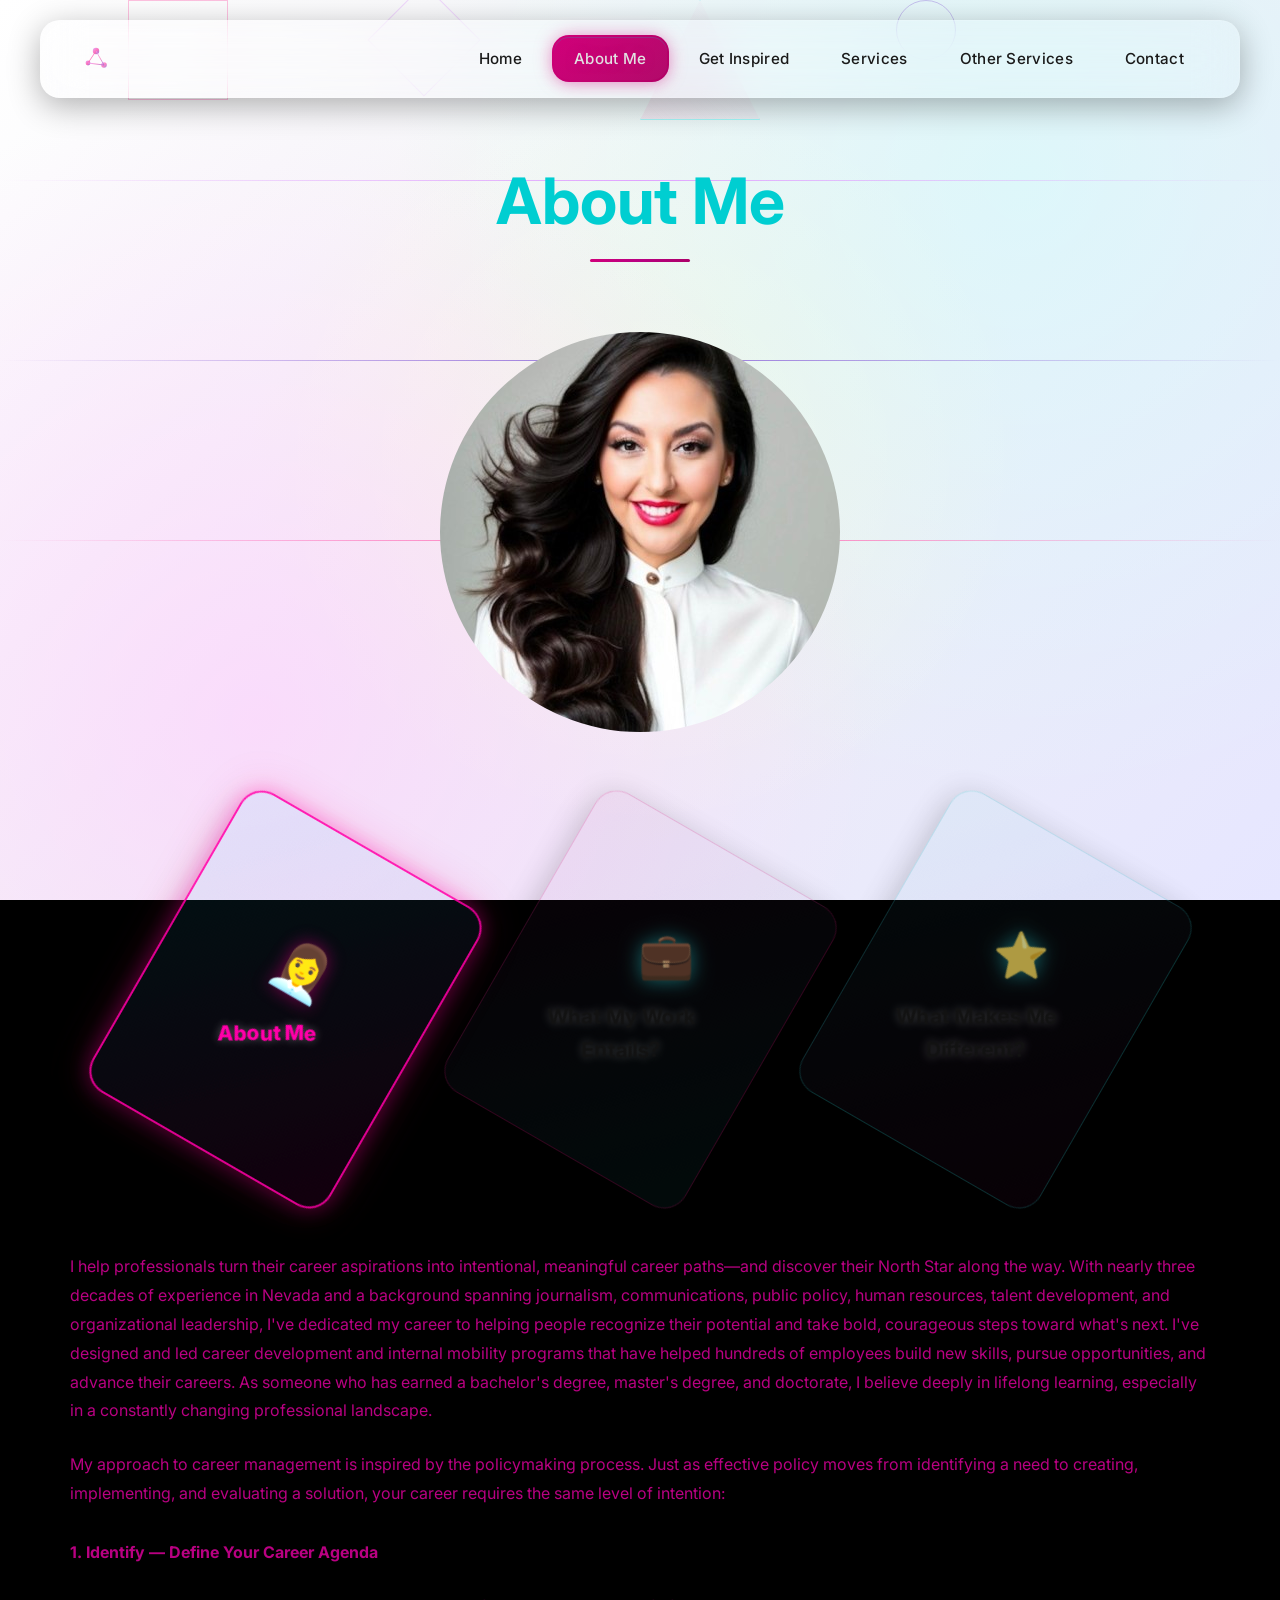
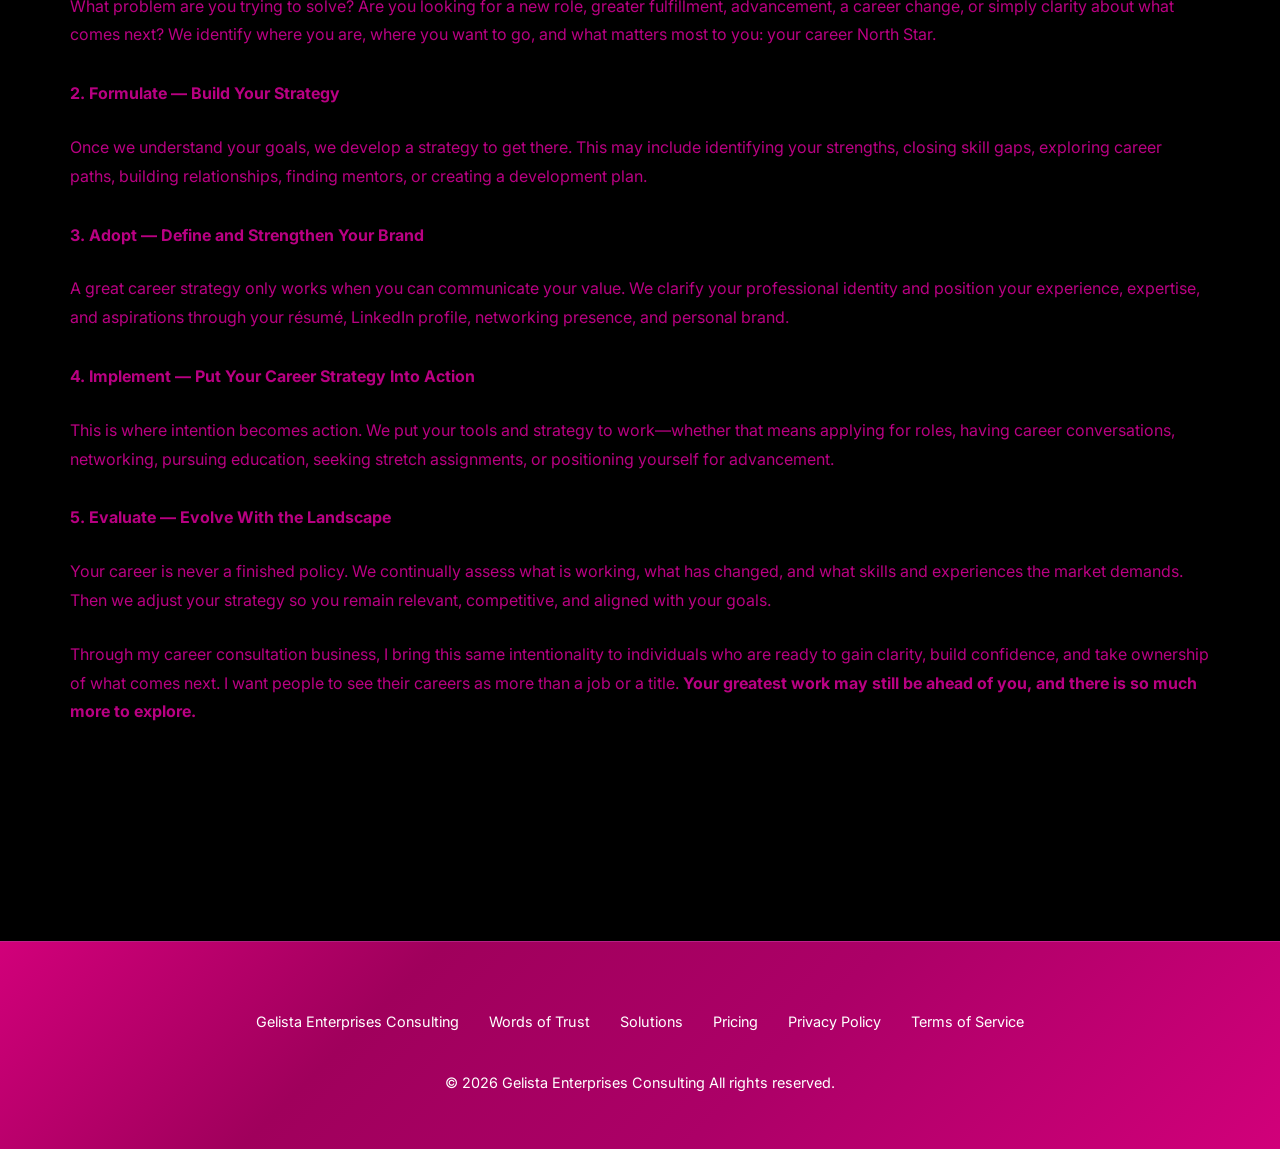
==== commit 87997f85: "committing" ====
--- a/about-me.html
+++ b/about-me.html
@@ -810,105 +810,85 @@
     ========================================== -->
 
     <script>
-
-
-        /* Footer */
-
-        fetch('/parts/footer.html')
-
-            .then(response => response.text())
-
-            .then(data => {
-
-
-                document.getElementById('footer-placeholder').innerHTML = data;
-
-
+    // ==========================================
+    // LOAD NAVIGATION
+    // ==========================================
+    fetch('/parts/nav.html')
+        .then(response => response.text())
+        .then(data => {
+            document.getElementById('nav-placeholder').innerHTML = data;
+
+
+            // ==========================================
+            // HIGHLIGHT CURRENT PAGE
+            // ==========================================
+            let currentPath = window.location.pathname;
+
+            // Remove trailing slash except for homepage
+            if (currentPath.length > 1 && currentPath.endsWith('/')) {
+                currentPath = currentPath.slice(0, -1);
+            }
+
+            // Find all navigation links
+            document.querySelectorAll('.nav-links a, .mobile-nav a').forEach(link => {
+                let linkPath = new URL(link.href).pathname;
+
+                if (linkPath.length > 1 && linkPath.endsWith('/')) {
+                    linkPath = linkPath.slice(0, -1);
+                }
+
+                // Highlight matching page
+                if (linkPath === currentPath) {
+                    link.classList.add('active');
+                }
             });
 
 
-
-
-        /* Navigation */
-
-        fetch('/parts/nav.html')
-
-            .then(response => response.text())
-
-            .then(data => {
-
-
-                document.getElementById('nav-placeholder').innerHTML = data;
-
-
-
-                // Get current page
-
-                let currentPath =
-                    window.location.pathname;
-
-
-
-                // Remove trailing slash except homepage
-
-                if (
-                    currentPath.length > 1 &&
-                    currentPath.endsWith('/')
-                ) {
-
-
-                    currentPath =
-                        currentPath.slice(0, -1);
-
-
-                }
-
-
-
-                // Find all navigation links
-
-                document
-                    .querySelectorAll('.nav-links a, .mobile-nav a')
-                    .forEach(link => {
-
-
-                        let linkPath =
-                            new URL(link.href).pathname;
-
-
-
-                        if (
-                            linkPath.length > 1 &&
-                            linkPath.endsWith('/')
-                        ) {
-
-
-                            linkPath =
-                                linkPath.slice(0, -1);
-
-
-                        }
-
-
-
-                        // Highlight matching page
-
-                        if (linkPath === currentPath) {
-
-
-                            link.classList.add('active');
-
-
-                        }
-
-
+            // ==========================================
+            // MOBILE MENU
+            // ==========================================
+            const menuToggle = document.querySelector('.mobile-menu-toggle');
+            const mobileNav = document.querySelector('.mobile-nav');
+
+            if (menuToggle && mobileNav) {
+
+                // Open / close menu
+                menuToggle.addEventListener('click', function () {
+                    menuToggle.classList.toggle('active');
+                    mobileNav.classList.toggle('active');
+
+                    const isOpen = mobileNav.classList.contains('active');
+                    menuToggle.setAttribute('aria-expanded', isOpen);
+                });
+
+
+                // Close menu after clicking a link
+                mobileNav.querySelectorAll('a').forEach(link => {
+                    link.addEventListener('click', function () {
+                        menuToggle.classList.remove('active');
+                        mobileNav.classList.remove('active');
+                        menuToggle.setAttribute('aria-expanded', 'false');
                     });
-
-
-            });
-
-
-    </script>
+                });
+            }
+        })
+        .catch(error => {
+            console.error('Error loading navigation:', error);
+        });
+
+
+    // ==========================================
+    // LOAD FOOTER
+    // ==========================================
+    fetch('/parts/footer.html')
+        .then(response => response.text())
+        .then(data => {
+            document.getElementById('footer-placeholder').innerHTML = data;
+        })
+        .catch(error => {
+            console.error('Error loading footer:', error);
+        });
+</script>
 
 
 </body>
--- a/templatemo-neural-style.css
+++ b/templatemo-neural-style.css
@@ -1574,4 +1574,138 @@
     justify-content: center;
     align-items: center;
     gap: 50px 80px;
+}
+
+/* =========================================
+   MOBILE NAVIGATION
+   ========================================= */
+
+.mobile-menu-toggle {
+    display: none;
+    flex-direction: column;
+    justify-content: center;
+    align-items: center;
+    gap: 6px;
+
+    width: 44px;
+    height: 44px;
+
+    padding: 0;
+    border: none;
+    background: transparent;
+    cursor: pointer;
+
+    position: relative;
+    z-index: 1001;
+}
+
+.hamburger-line {
+    display: block;
+    width: 26px;
+    height: 2px;
+    background: white;
+    border-radius: 2px;
+
+    transition:
+        transform 0.3s ease,
+        opacity 0.3s ease;
+}
+
+
+/* Mobile menu itself */
+
+.mobile-nav {
+    display: none;
+}
+
+
+/* =========================================
+   MOBILE SCREEN
+   ========================================= */
+
+@media (max-width: 768px) {
+
+    /* Hide desktop links */
+    .nav-links {
+        display: none;
+    }
+
+    /* Show hamburger */
+    .mobile-menu-toggle {
+        display: flex;
+    }
+
+    /* Mobile dropdown */
+    .mobile-nav {
+        position: absolute;
+
+        top: 100%;
+        left: 0;
+        right: 0;
+
+        display: flex;
+        flex-direction: column;
+
+        padding: 15px 20px 20px;
+
+        background: rgba(10, 10, 20, 0.95);
+        backdrop-filter: blur(20px);
+        -webkit-backdrop-filter: blur(20px);
+
+        border-top: 1px solid rgba(255, 255, 255, 0.1);
+
+        opacity: 0;
+        visibility: hidden;
+        transform: translateY(-10px);
+
+        transition:
+            opacity 0.3s ease,
+            transform 0.3s ease,
+            visibility 0.3s ease;
+
+        z-index: 1000;
+    }
+
+    /* Menu opened */
+    .mobile-nav.active {
+        opacity: 1;
+        visibility: visible;
+        transform: translateY(0);
+    }
+
+    .mobile-nav a {
+        color: white;
+        text-decoration: none;
+
+        padding: 14px 5px;
+
+        font-size: 1rem;
+
+        border-bottom: 1px solid rgba(255, 255, 255, 0.08);
+    }
+
+    .mobile-nav a:last-child {
+        border-bottom: none;
+    }
+
+    .mobile-nav a:hover {
+        color: #e0a3ff;
+    }
+
+
+    /* =========================================
+       HAMBURGER -> X ANIMATION
+       ========================================= */
+
+    .mobile-menu-toggle.active .hamburger-line:nth-child(1) {
+        transform: translateY(8px) rotate(45deg);
+    }
+
+    .mobile-menu-toggle.active .hamburger-line:nth-child(2) {
+        opacity: 0;
+    }
+
+    .mobile-menu-toggle.active .hamburger-line:nth-child(3) {
+        transform: translateY(-8px) rotate(-45deg);
+    }
 }
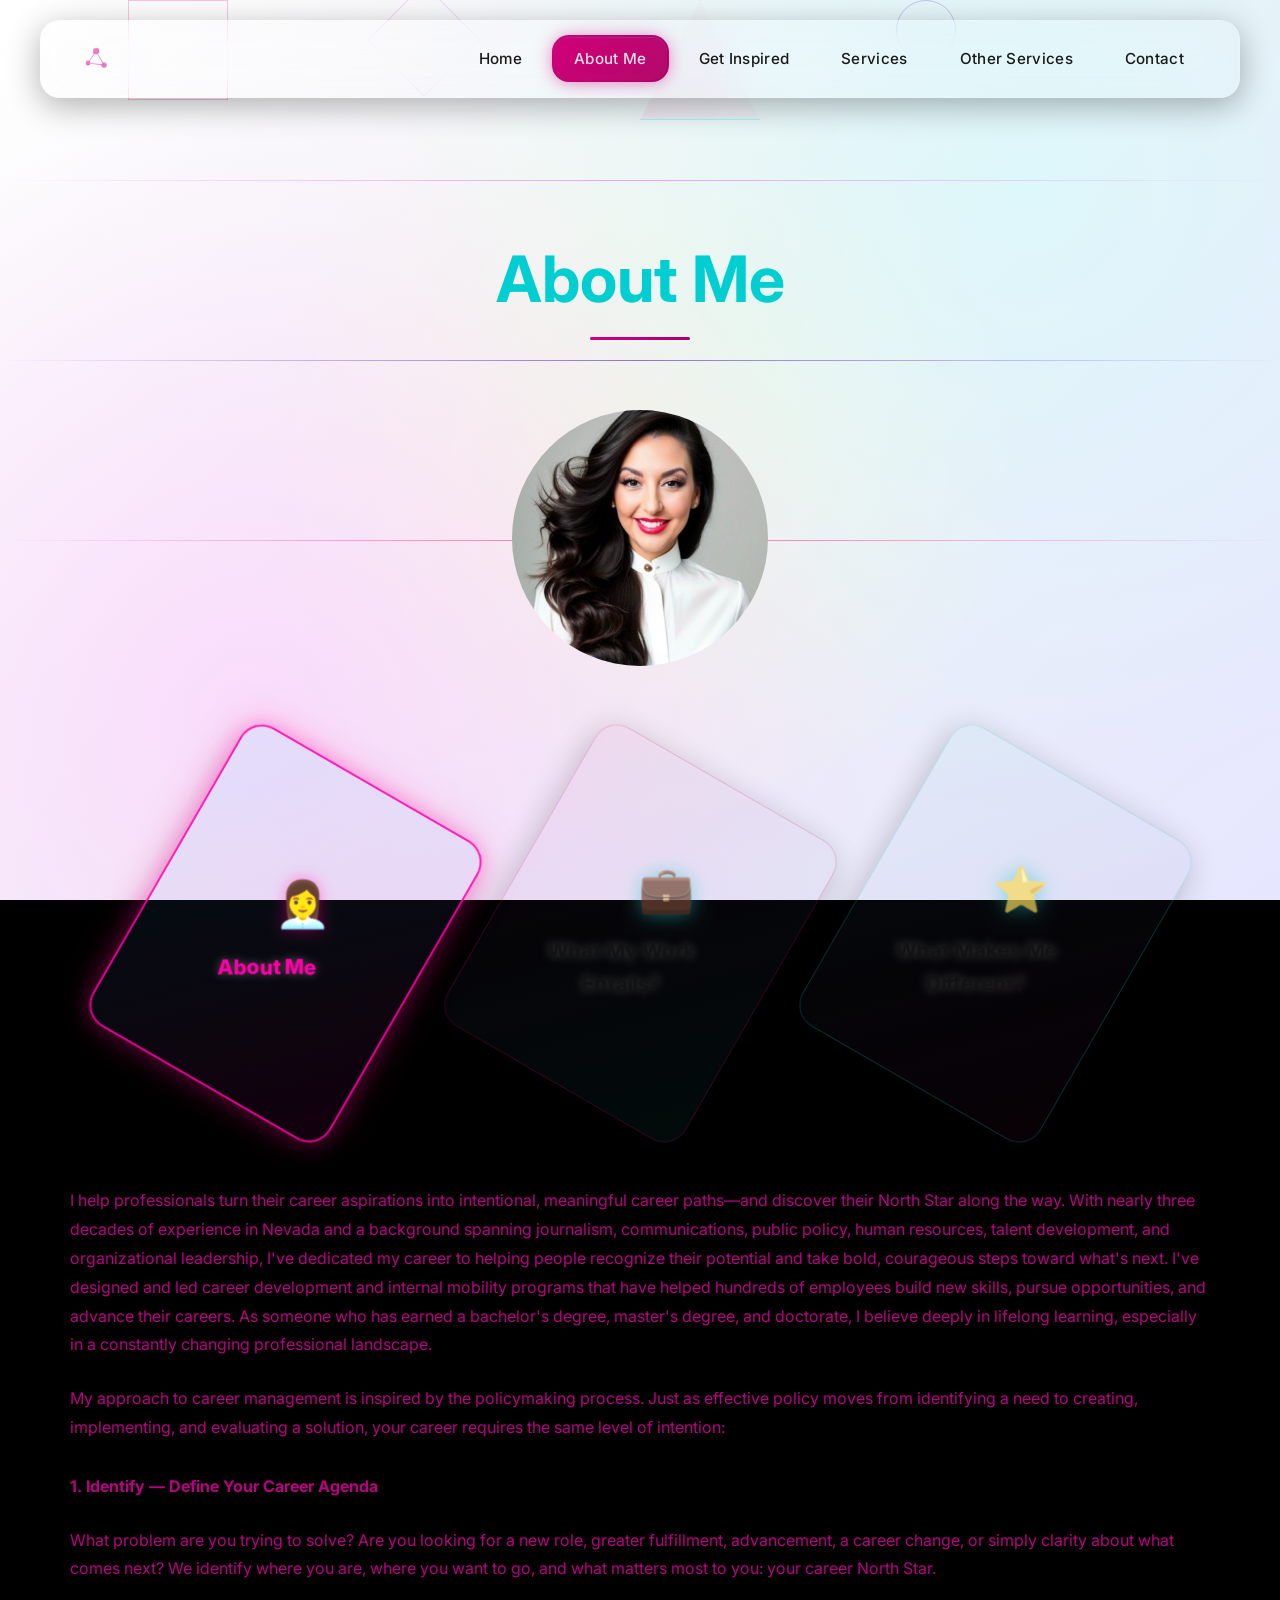
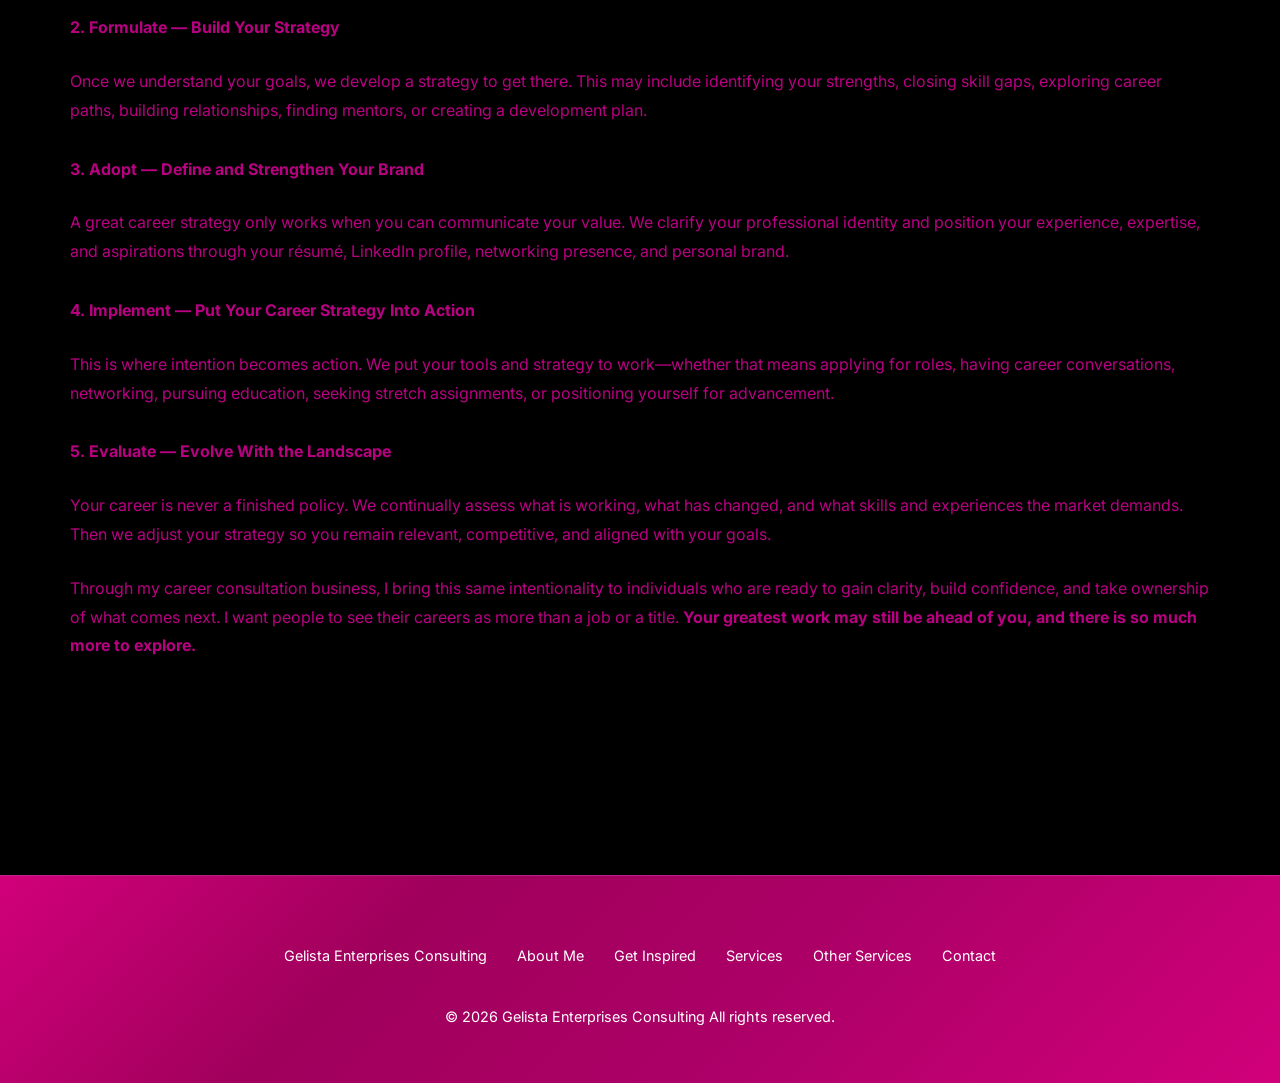
==== commit e1c46a92: "making responsive 2" ====
--- a/about-me.html
+++ b/about-me.html
@@ -5,7 +5,7 @@
     <meta charset="UTF-8">
     <meta name="viewport" content="width=device-width, initial-scale=1.0">
 
-    <title>Gelista Enterprises Consulting</title>
+    <title>About Me | Gelista Enterprises Consulting</title>
 
     <link rel="preconnect" href="https://fonts.googleapis.com">
     <link rel="preconnect" href="https://fonts.gstatic.com" crossorigin>
@@ -809,7 +809,7 @@
          LOAD NAV + FOOTER
     ========================================== -->
 
-    <script>
+   <script>
     // ==========================================
     // LOAD NAVIGATION
     // ==========================================
@@ -869,6 +869,23 @@
                         mobileNav.classList.remove('active');
                         menuToggle.setAttribute('aria-expanded', 'false');
                     });
+                });
+
+
+                // ==========================================
+                // CLOSE MENU WHEN CLICKING OUTSIDE
+                // ==========================================
+                document.addEventListener('click', function (event) {
+
+                    const clickedInsideMenu = mobileNav.contains(event.target);
+                    const clickedMenuButton = menuToggle.contains(event.target);
+
+                    // If click was outside both the menu and hamburger button
+                    if (!clickedInsideMenu && !clickedMenuButton) {
+                        menuToggle.classList.remove('active');
+                        mobileNav.classList.remove('active');
+                        menuToggle.setAttribute('aria-expanded', 'false');
+                    }
                 });
             }
         })
--- a/templatemo-neural-style.css
+++ b/templatemo-neural-style.css
@@ -51,7 +51,6 @@
      line-height: 1.6;
      -webkit-font-smoothing: antialiased;
      -moz-osx-font-smoothing: grayscale;
-     max-width: 100%;
      overflow-x: hidden;
 }
 /* Enhanced background colors - Purple/Pink/Green palette */
@@ -224,7 +223,7 @@
 }
 /* Enhanced Header */
  header {
-     position: fixed;
+     position: relative;
      top: 20px;
      left: 50%;
      transform: translateX(-50%);
@@ -335,48 +334,68 @@
     }
 }
 /* Mobile Menu */
- .mobile-menu-toggle {
-     display: none;
-     flex-direction: column;
-     cursor: pointer;
-     padding: 8px;
-     border-radius: 8px;
-     background: rgba(255, 255, 255, 0.05);
-     border: 1px solid rgba(255, 255, 255, 0.1);
-     transition: all 0.3s ease;
-}
- .mobile-menu-toggle:hover {
-     background: rgba(224, 163, 255, 0.1);
-     box-shadow: 0 0 15px rgba(224, 163, 255, 0.3);
-}
-/* Mobile menu active state */
-.mobile-nav a.active {
-    background: linear-gradient(135deg, rgba(224, 163, 255, 0.2), rgba(255, 105, 180, 0.15));
-    color: var(--secondary-color); 
-    border: 1px solid rgba(224, 163, 255, 0.4);
-    box-shadow: 
-        0 0 25px rgba(224, 163, 255, 0.3),
-        inset 0 1px 0 rgba(255, 255, 255, 0.1);
-    transform: translateY(-2px);
-    text-shadow: 0 0 10px rgba(224, 163, 255, 0.6);
-}
- .hamburger-line {
-     width: 25px;
-     height: 3px;
-     background: var(--title-nav-color);
-     margin: 3px 0;
-     border-radius: 2px;
-     transition: all 0.3s ease;
-}
- .mobile-menu-toggle.active .hamburger-line:nth-child(1) {
-     transform: rotate(45deg) translate(9px, 9px);
-}
- .mobile-menu-toggle.active .hamburger-line:nth-child(2) {
-     opacity: 0;
-}
- .mobile-menu-toggle.active .hamburger-line:nth-child(3) {
-     transform: rotate(-45deg) translate(7px, -6px);
-}
+.mobile-menu-toggle {
+    display: none;
+    position: relative;
+
+    width: 44px;
+    height: 44px;
+
+    padding: 0;
+    border: none;
+    background: transparent;
+    cursor: pointer;
+
+    z-index: 1001;
+}
+
+.hamburger-line {
+    position: absolute;
+    left: 50%;
+
+    width: 26px;
+    height: 2px;
+
+    background: black;
+    border-radius: 2px;
+
+    transform: translateX(-50%);
+    transition: transform 0.3s ease, opacity 0.3s ease;
+}
+
+/* Position the 3 lines */
+.hamburger-line:nth-child(1) {
+    top: 13px;
+}
+
+.hamburger-line:nth-child(2) {
+    top: 21px;
+}
+
+.hamburger-line:nth-child(3) {
+    top: 29px;
+}
+
+/* Turn into X */
+.mobile-menu-toggle.active .hamburger-line:nth-child(1) {
+    top: 21px;
+    transform: translateX(-50%) rotate(45deg);
+}
+
+.mobile-menu-toggle.active .hamburger-line:nth-child(2) {
+    opacity: 0;
+}
+
+.mobile-menu-toggle.active .hamburger-line:nth-child(3) {
+    top: 21px;
+    transform: translateX(-50%) rotate(-45deg);
+}
+
+
+
+
+
+
  .mobile-nav {
      position: fixed;
      top: 90px;
@@ -568,6 +587,9 @@
      opacity: 0;
      animation: fadeInScale 1.2s ease 0.9s forwards;
      text-align: center;
+     display: flex; 
+     justify-content: center;
+     align-items: center; 
 }
  .hero-description p {
      font-size: 1.2rem;
@@ -881,6 +903,7 @@
      text-align: center;
      overflow: hidden;
      transition: all 0.4s ease;
+     cursor: pointer; 
 }
  .hexagon:hover .hexagon-inner {
      transform: rotate(0deg);
@@ -1040,6 +1063,25 @@
      line-height: 1.7;
      font-size: 1rem;
 }
+
+.mobile-menu-toggle {
+    display: none;
+    flex-direction: column;
+    justify-content: center;
+    align-items: center;
+    gap: 6px;
+
+    width: 44px;
+    height: 44px;
+
+    padding: 0;
+    border: none;
+    background: transparent;
+    cursor: pointer;
+
+    position: relative;
+    z-index: 1001;
+}
 /* Section 5: Contact */
  .contact {
      padding: 150px 0;
@@ -1246,6 +1288,7 @@
         flex-direction: column;
     }
 	.feature-content {
+        width: 85%; 
     	flex: 0;
 	}
     .feature-visual {
@@ -1269,11 +1312,14 @@
          left: 30px;
     }
      .timeline-content {
-         max-width: 100%;
-    }
-}
-
-@media (max-width: 1000px) {
+         /* max-width: 100%; */
+    }
+
+    .headshot-container img {
+        width: 30%; 
+    }
+}
+@media (max-width: 1100px) {
     .nav-links {
         display: none;
     }
@@ -1282,6 +1328,7 @@
         display: flex;
     }
 }
+
  @media (max-width: 768px) {
      .hero-content {
          padding: 40px 20px;
@@ -1291,6 +1338,7 @@
     }
      .hero-description p {
          font-size: 1.1rem;
+         width: 90%; 
     }
      .hero-stats {
          grid-template-columns: repeat(2, 1fr);
@@ -1546,7 +1594,7 @@
 /* Selected icon gets a little stronger */
 
 .service-hexagon.active .hexagon-icon {
-    transform: scale(1.12);
+    /* transform: scale(1.12); */
     filter: drop-shadow(0 0 8px rgba(230, 0, 135, 0.4));
 }
 
@@ -1566,6 +1614,7 @@
 
 .headshot-container img {
     border-radius: 100%; 
+    width: 20%; 
 }
 
 .hexagon-container2x2 {
@@ -1580,30 +1629,13 @@
    MOBILE NAVIGATION
    ========================================= */
 
-.mobile-menu-toggle {
-    display: none;
-    flex-direction: column;
-    justify-content: center;
-    align-items: center;
-    gap: 6px;
-
-    width: 44px;
-    height: 44px;
-
-    padding: 0;
-    border: none;
-    background: transparent;
-    cursor: pointer;
-
-    position: relative;
-    z-index: 1001;
-}
+
 
 .hamburger-line {
     display: block;
     width: 26px;
     height: 2px;
-    background: white;
+    background: black;
     border-radius: 2px;
 
     transition:
@@ -1708,4 +1740,15 @@
     .mobile-menu-toggle.active .hamburger-line:nth-child(3) {
         transform: translateY(-8px) rotate(-45deg);
     }
-}+}
+
+@media (max-width: 865px) {
+    .hexagon-container2x2 {
+        grid-template-columns: 1fr;
+        gap: 50px;
+        justify-items: center;
+        width: 100%;
+        padding: 0 20px;
+    }
+}
+
